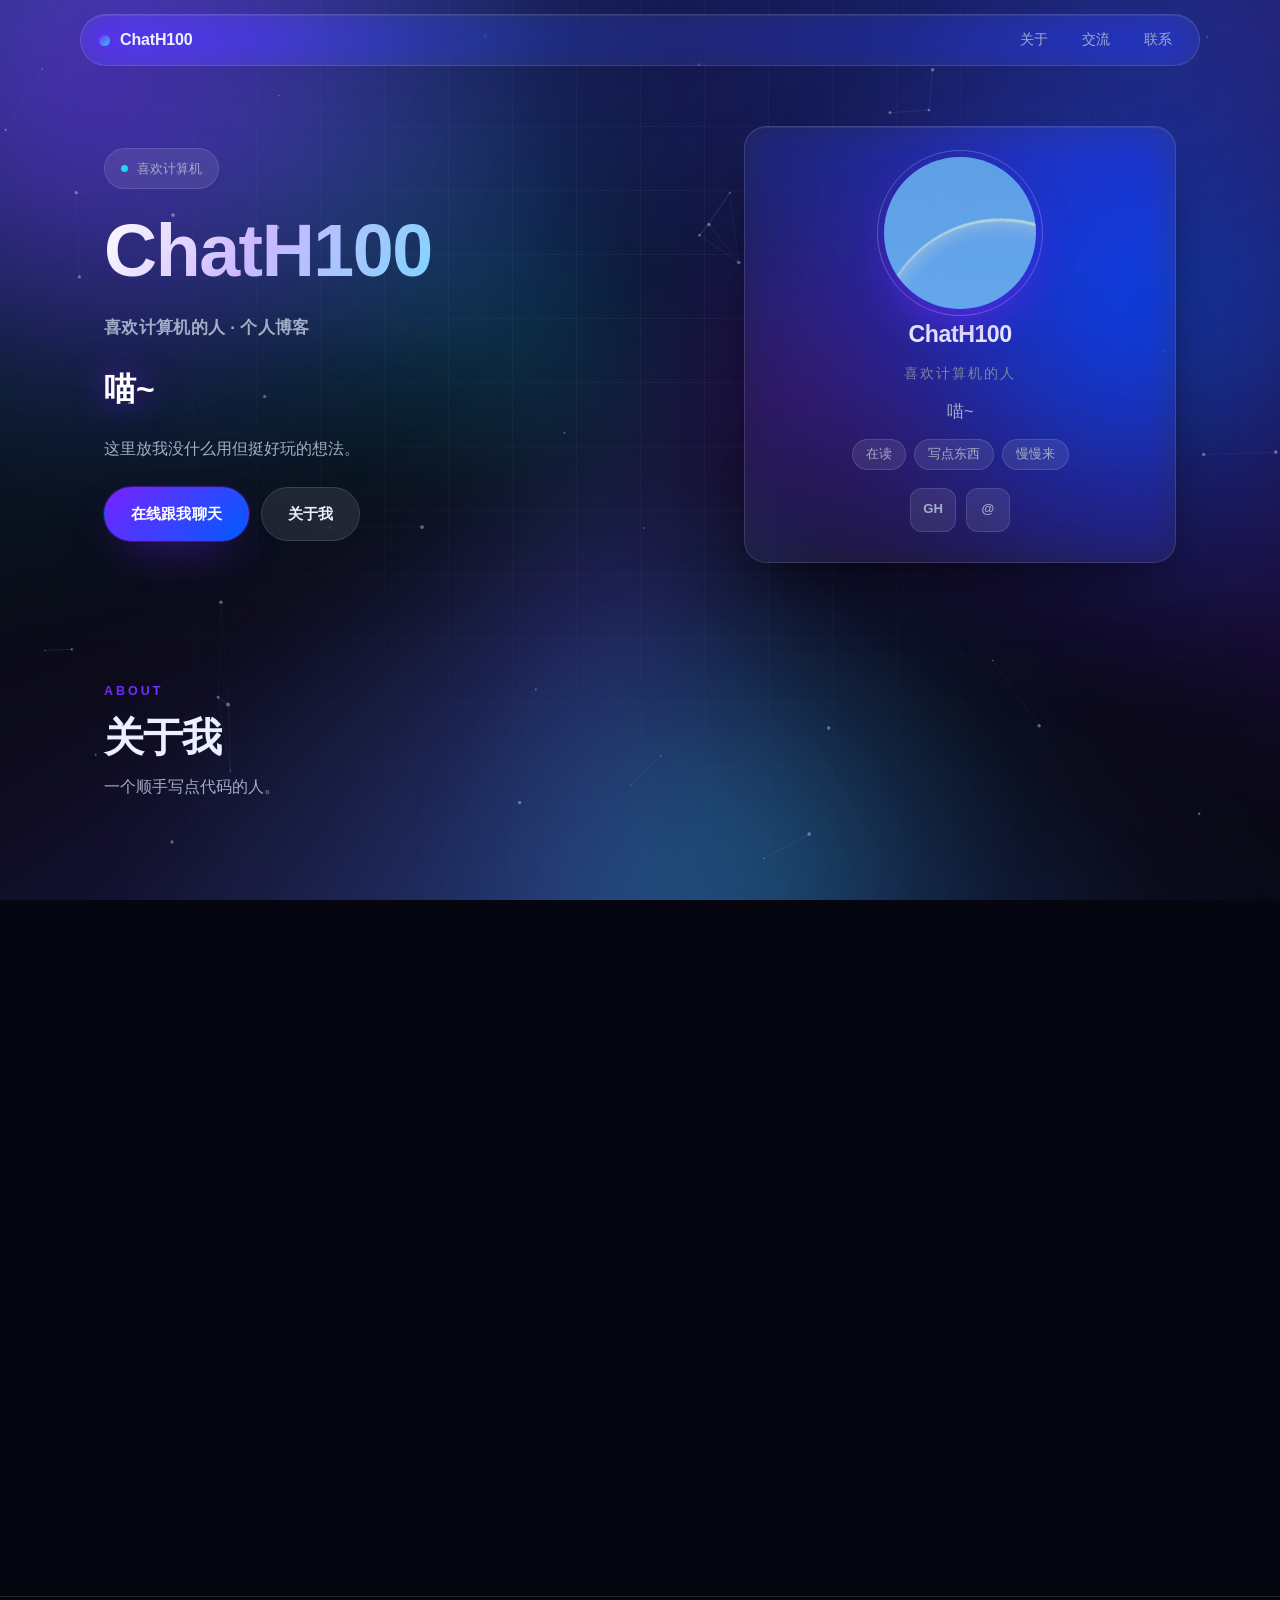
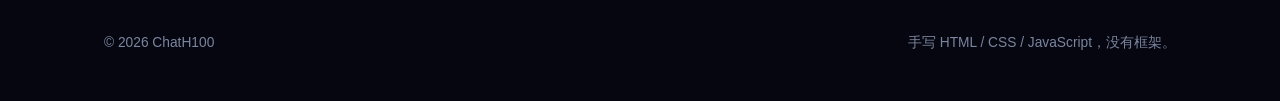
==== index.html @ d0abf0f3 "Add files via upload" ====
<!DOCTYPE html>
<html lang="zh-CN">
<head>
<meta charset="UTF-8" />
<meta name="viewport" content="width=device-width, initial-scale=1" />
<meta name="description" content="ChatH100 的个人主页 —— 一个喜欢计算机的人，写点东西。" />
<meta name="theme-color" content="#05060f" />
<title>ChatH100 · 喜欢计算机的人</title>
<link rel="icon" type="image/png" href="img/favicon.png" />
<link rel="stylesheet" href="styles.css" />
</head>
<body>

<a class="skip-link" href="#main">跳到主要内容</a>

<!-- ============ 动态背景（纯 CSS + canvas，无图片） ============
     四层叠加，从下到上：
       1. 极光     两层反向缓慢旋转的锥形渐变
       2. 光斑     按 data-depth 分层，随光标产生视差
       3. 网格     缓缓流动 + 一道扫描光束
       4. 粒子      canvas 星网
     开关在 script.js 顶部的 BG 配置里，不想要哪层把对应项改成 false。
-->
<div class="backdrop" aria-hidden="true">

  <!-- 1. 极光 -->
  <span class="aurora aurora-1"></span>
  <span class="aurora aurora-2"></span>

  <!-- 2. 视差光斑（data-depth 越大，跟光标位移越明显） -->
  <span class="depth" data-depth="30">
    <span class="blob blob-1"></span>
    <span class="blob blob-2"></span>
  </span>
  <span class="depth" data-depth="15">
    <span class="blob blob-3"></span>
  </span>

  <!-- 3. 流动网格 + 扫描光束 -->
  <span class="grid-lines"><span class="grid-drift"></span></span>
  <span class="scan-beam"></span>

  <!-- 4. 粒子星网 -->
  <canvas class="particles" id="particles"></canvas>

  <span class="noise"></span>
</div>

<!-- ============ 开场分屏（你原有的设计，已重做配色） ============ -->
<div class="intro-overlay" id="introOverlay" aria-hidden="true">
  <div class="intro-panel left"></div>
  <div class="intro-panel right"></div>
  <div class="intro-mark" id="introMark">C</div>
</div>

<!-- ============ 自定义光标 ============ -->
<div class="cursor-ball" id="cursorBall" aria-hidden="true"></div>

<!-- ============ 顶部导航 ============ -->
<header class="nav" id="nav">
  <div class="nav-inner glass">
    <a class="brand" href="#hero">
      <span class="brand-dot" aria-hidden="true"></span>
      <span class="brand-text">ChatH100</span>
    </a>

    <nav class="nav-links" id="navLinks" aria-label="主导航">
      <a href="#about">关于</a>
      <a href="talk.html">交流</a>
      <a href="#contact">联系</a>
    </nav>

    <button class="nav-toggle" id="navToggle" type="button"
            aria-label="打开菜单" aria-expanded="false" aria-controls="navLinks">
      <span></span><span></span><span></span>
    </button>
  </div>
</header>

<main id="main">

  <!-- ============ 首屏 ============ -->
  <section class="hero" id="hero">
    <div class="container hero-grid">

      <div class="hero-copy">
        <p class="badge glass-soft reveal">
          <span class="pulse" aria-hidden="true"></span>喜欢计算机
        </p>

        <h1 class="hero-title reveal">ChatH100</h1>

        <p class="hero-role reveal">喜欢计算机的人 · 个人博客</p>

        <p class="hero-tagline reveal">喵~</p>

        <p class="hero-desc reveal">
          这里放我没什么用但挺好玩的想法。
        </p>

        <div class="hero-cta reveal">
          <a class="btn btn-primary" href="talk.html">在线跟我聊天</a>
          <a class="btn btn-ghost" href="#about">关于我</a>
        </div>
      </div>

      <!-- 头像卡片：img/avatar.jpg 是 480x480；想换图就替换它或改这里的 src，见 img/README.md -->
      <aside class="profile-card glass reveal" aria-label="个人名片">
        <div class="avatar-wrap">
          <span class="avatar-fallback" aria-hidden="true">C</span>
          <img class="avatar" src="img/avatar.jpg" alt="ChatH100 的头像"
               width="480" height="480" loading="eager" decoding="async" />
          <span class="avatar-ring" aria-hidden="true"></span>
        </div>

        <h2 class="profile-name">ChatH100</h2>
        <p class="profile-role">喜欢计算机的人</p>
        <p class="profile-tagline">喵~</p>

        <ul class="chip-row" aria-label="标签">
          <li class="chip">在读</li>
          <li class="chip">写点东西</li>
          <li class="chip">慢慢来</li>
        </ul>

        <ul class="social-row" aria-label="社交链接">
          <!-- 把 href 换成你的真实地址 -->
          <li><a class="icon-btn" href="https://github.com/ChatH100" target="_blank" rel="noopener noreferrer" title="GitHub" aria-label="GitHub">GH</a></li>
          <li><a class="icon-btn" href="mailto:ChatH100@163.com" title="邮箱" aria-label="邮箱">@</a></li>
        </ul>
      </aside>

    </div>
  </section>

  <!-- ============ 关于 ============ -->
  <section class="section" id="about">
    <div class="container">
      <header class="section-head reveal">
        <p class="section-kicker">About</p>
        <h2 class="section-title">关于我</h2>
        <p class="section-sub">一个顺手写点代码的人。</p>
      </header>

      <div class="about-grid">
        <article class="about-card glass reveal">
          <h3>我是谁</h3>
          <!-- 这段是你自己的介绍，随便改 -->
          <p>
            我是 ChatH100，一个喜欢计算机的人。日常在课业和一堆想做的事之间来回横跳，
            这个站点是我用来整理的。
          </p>
          <p>
            目前主要折腾建模和UE。
          </p>
        </article>

        <article class="about-card glass reveal">
          <h3>现在在做</h3>
          <ul class="dot-list">
            <li>把这个博客慢慢填满</li>
            <li>补前端基础，少抄多写</li>
            <li>创作大世界游戏</li>
          </ul>
        </article>

        <article class="about-card glass reveal">
          <h3>会一点</h3>
          <ul class="chip-row wrap" aria-label="技能">
            <li class="chip">HTML</li>
            <li class="chip">CSS</li>
            <li class="chip">JavaScript</li>
            <li class="chip">Python</li>
            <li class="chip">C语言</li>
            <li class="chip">Markdown</li>
            <li class="chip">Git</li>
          </ul>
          <p class="muted-note">都是「会一点」，离「熟练」还有距离。</p>
        </article>
      </div>
    </div>
  </section>

  <!-- ============ 联系 ============ -->
  <section class="section" id="contact">
    <div class="container">
      <header class="section-head reveal">
        <p class="section-kicker">Contact</p>
        <h2 class="section-title">找我</h2>
        <p class="section-sub">四个都是真地址，欢迎来找我。</p>
      </header>

      <div class="contact-grid">
        <a class="contact-card glass reveal" href="https://qm.qq.com/q/XvSjktImwU"
           target="_blank" rel="noopener noreferrer">
          <span class="contact-label">QQ</span>
          <span class="contact-value">点击加好友</span>
        </a>
        <a class="contact-card glass reveal" href="mailto:ChatH100@163.com">
          <span class="contact-label">邮箱</span>
          <span class="contact-value">ChatH100@163.com</span>
        </a>
        <a class="contact-card glass reveal" href="https://github.com/ChatH100"
           target="_blank" rel="noopener noreferrer">
          <span class="contact-label">GitHub</span>
          <span class="contact-value">github.com/ChatH100</span>
        </a>
        <!-- 你给的是短链 https://b23.tv/Y0rAzRw，它 302 到 m.bilibili.com/space/3493142846245227。
             短链是分享用的、带追踪参数，也可能失效，所以这里写规范主页地址。 -->
        <a class="contact-card glass reveal" href="https://space.bilibili.com/3493142846245227"
           target="_blank" rel="noopener noreferrer">
          <span class="contact-label">Bilibili</span>
          <span class="contact-value">点击访问主页</span>
        </a>
      </div>
    </div>
  </section>

</main>

<footer class="footer">
  <div class="container footer-inner">
    <p>© <span id="year">2026</span> ChatH100</p>
    <p class="footer-note">手写 HTML / CSS / JavaScript，没有框架。</p>
  </div>
</footer>

<div class="toast" id="toast" role="status" aria-live="polite"></div>

<script src="script.js"></script>
</body>
</html>
---- styles.css ----
/* ==========================================================================
   ChatH100 · 个人主页
   毛玻璃 + 渐变。无框架、无外部依赖、无网络字体。
   文件结构：1 变量  2 基础  3 背景  4 通用组件  5 开场  6 光标
             7 导航  8 首屏  9 板块  10 联系  11 页脚  12 提示条
             13 动效  14 响应式  15 无障碍  16 留言板  17 悬停防抖
   ========================================================================== */

/* ---------- 1. 变量 ---------- */
:root {
  /* 沿用你原来的紫 → 蓝 */
  --violet: #7723ff;
  --blue:   #005cff;
  --cyan:   #22d3ee;
  --pink:   #c026d3;

  --bg:      #05060f;
  --bg-soft: #0a0b1a;

  --text:  #eaf0ff;
  --muted: #a3adc7;
  --dim:   #7b85a0;

  --line:     rgba(255, 255, 255, 0.12);
  --line-str: rgba(255, 255, 255, 0.22);

  --glass:   rgba(255, 255, 255, 0.055);
  --glass-2: rgba(255, 255, 255, 0.09);
  --glass-3: rgba(255, 255, 255, 0.13);

  --radius:    22px;
  --radius-sm: 14px;
  --radius-xs: 999px;

  --blur: blur(20px) saturate(165%);

  --shadow-sm: 0 8px 24px -12px rgba(0, 0, 0, 0.7);
  --shadow:    0 24px 60px -24px rgba(0, 0, 0, 0.8);
  --shadow-lg: 0 40px 90px -30px rgba(0, 0, 0, 0.9);

  --glow-violet: 0 0 0 1px rgba(119, 35, 255, 0.35), 0 18px 46px -18px rgba(119, 35, 255, 0.75);
  --glow-blue:   0 0 0 1px rgba(0, 92, 255, 0.35),  0 18px 46px -18px rgba(0, 92, 255, 0.75);

  --maxw: 1120px;
  --nav-h: 68px;

  --font: "Segoe UI Variable Text", "Segoe UI", -apple-system, BlinkMacSystemFont,
          "PingFang SC", "Hiragino Sans GB", "Microsoft YaHei", "Noto Sans SC",
          Roboto, Helvetica, Arial, sans-serif;
  --font-display: "Segoe UI Variable Display", "Segoe UI", -apple-system, BlinkMacSystemFont,
          "PingFang SC", "Hiragino Sans GB", "Microsoft YaHei", "Noto Sans SC",
          Roboto, Helvetica, Arial, sans-serif;

  --ease: cubic-bezier(0.22, 1, 0.36, 1);
}

/* ---------- 2. 基础 ---------- */
*, *::before, *::after { box-sizing: border-box; }

html {
  scroll-behavior: smooth;
  scroll-padding-top: calc(var(--nav-h) + 20px);
  -webkit-text-size-adjust: 100%;
}

body {
  margin: 0;
  min-height: 100dvh;
  font-family: var(--font);
  font-size: 16px;
  line-height: 1.75;
  color: var(--text);
  background: var(--bg);
  overflow-x: hidden;
  -webkit-font-smoothing: antialiased;
  text-rendering: optimizeLegibility;
}

/* 开场播放时锁滚动（这个类只由 JS 添加，所以脚本挂了也不会卡住页面） */
body.is-locked { overflow: hidden; }

h1, h2, h3 {
  font-family: var(--font-display);
  line-height: 1.2;
  letter-spacing: -0.02em;
  margin: 0;
}

p { margin: 0; }
ul { margin: 0; padding: 0; list-style: none; }
img { max-width: 100%; display: block; }

a { color: inherit; text-decoration: none; }

::selection { background: rgba(119, 35, 255, 0.4); color: #fff; }

/* 滚动条 */
::-webkit-scrollbar { width: 11px; height: 11px; }
::-webkit-scrollbar-track { background: #05060f; }
::-webkit-scrollbar-thumb {
  background: linear-gradient(180deg, var(--violet), var(--blue));
  border: 3px solid #05060f;
  border-radius: 999px;
}
::-webkit-scrollbar-thumb:hover { background: linear-gradient(180deg, #8b46ff, #2b7bff); }

.container {
  width: 100%;
  max-width: var(--maxw);
  margin-inline: auto;
  padding-inline: 24px;
}

/* ---------- 3. 背景光斑 ---------- */
.backdrop {
  position: fixed;
  inset: 0;
  z-index: -1;
  overflow: hidden;
  background:
    radial-gradient(1200px 800px at 15% -10%, rgba(119, 35, 255, 0.30), transparent 60%),
    radial-gradient(1000px 700px at 90% 5%, rgba(0, 92, 255, 0.28), transparent 60%),
    radial-gradient(900px 900px at 50% 110%, rgba(34, 211, 238, 0.14), transparent 60%),
    linear-gradient(180deg, #070818 0%, var(--bg) 45%, #04050d 100%);
}

.blob {
  position: absolute;
  border-radius: 50%;
  filter: blur(90px);
  opacity: 0.55;
  will-change: transform;
}
.blob-1 {
  width: 46vw; height: 46vw; min-width: 320px; min-height: 320px;
  left: -8vw; top: -10vw;
  background: radial-gradient(circle at 30% 30%, var(--violet), transparent 70%);
  animation: float-a 26s var(--ease) infinite alternate;
}
.blob-2 {
  width: 40vw; height: 40vw; min-width: 280px; min-height: 280px;
  right: -6vw; top: 12vh;
  background: radial-gradient(circle at 60% 40%, var(--blue), transparent 70%);
  animation: float-b 32s var(--ease) infinite alternate;
}
.blob-3 {
  width: 34vw; height: 34vw; min-width: 240px; min-height: 240px;
  left: 40%; bottom: -14vw;
  background: radial-gradient(circle at 50% 50%, var(--cyan), transparent 70%);
  opacity: 0.32;
  animation: float-c 38s var(--ease) infinite alternate;
}

@keyframes float-a { to { transform: translate3d(10vw, 8vh, 0) scale(1.15); } }
@keyframes float-b { to { transform: translate3d(-12vw, 14vh, 0) scale(1.1); } }
@keyframes float-c { to { transform: translate3d(-8vw, -12vh, 0) scale(1.2); } }

/* --- 3a. 极光：两层超大锥形渐变反向旋转，只动 transform，交给 GPU --- */
.aurora {
  position: absolute;
  left: 50%; top: 50%;
  width: 165vmax; height: 165vmax;
  margin: -82.5vmax 0 0 -82.5vmax;
  border-radius: 50%;
  pointer-events: none;
  mix-blend-mode: screen;
  filter: blur(70px);
  will-change: transform;
}
.aurora-1 {
  opacity: 0.30;
  background: conic-gradient(from 0deg,
    transparent 0deg,
    rgba(119, 35, 255, 0.85) 55deg,
    transparent 120deg,
    rgba(0, 92, 255, 0.80) 190deg,
    transparent 250deg,
    rgba(34, 211, 238, 0.70) 310deg,
    transparent 360deg);
  animation: aurora-spin 44s linear infinite;
}
.aurora-2 {
  opacity: 0.22;
  background: conic-gradient(from 120deg,
    transparent 0deg,
    rgba(192, 38, 211, 0.75) 70deg,
    transparent 140deg,
    rgba(0, 92, 255, 0.65) 220deg,
    transparent 300deg,
    rgba(119, 35, 255, 0.60) 340deg,
    transparent 360deg);
  animation: aurora-spin-rev 62s linear infinite;
}
@keyframes aurora-spin     { to { transform: rotate(360deg); } }
@keyframes aurora-spin-rev { to { transform: rotate(-360deg); } }

/* --- 3b. 视差层：JS 只改这一层的 transform，和光斑自身的浮动动画互不干扰 --- */
.depth {
  position: absolute;
  inset: 0;
  display: block;
  will-change: transform;
}

/* --- 3c. 流动网格 + 扫描光束 --- */
.grid-lines {
  position: absolute;
  inset: 0;
  overflow: hidden;
  mask-image: radial-gradient(circle at 50% 30%, #000 0%, transparent 78%);
  -webkit-mask-image: radial-gradient(circle at 50% 30%, #000 0%, transparent 78%);
}
/* 放成 200% 大小，位移一个格子的整数倍，循环时看不出接缝 */
.grid-drift {
  position: absolute;
  left: -50%; top: -50%;
  width: 200%; height: 200%;
  background-image:
    linear-gradient(rgba(255, 255, 255, 0.045) 1px, transparent 1px),
    linear-gradient(90deg, rgba(255, 255, 255, 0.045) 1px, transparent 1px);
  background-size: 64px 64px;
  animation: grid-drift 20s linear infinite;
}
@keyframes grid-drift {
  from { transform: translate3d(0, 0, 0); }
  to   { transform: translate3d(64px, 64px, 0); }
}

.scan-beam {
  position: absolute;
  left: -10%; right: -10%;
  top: 0;
  height: 38vh;
  opacity: 0;
  filter: blur(26px);
  background: linear-gradient(180deg,
    transparent 0%,
    rgba(34, 211, 238, 0.10) 42%,
    rgba(160, 120, 255, 0.18) 55%,
    rgba(34, 211, 238, 0.08) 68%,
    transparent 100%);
  animation: scan 15s cubic-bezier(0.45, 0, 0.55, 1) infinite;
}
@keyframes scan {
  0%   { transform: translate3d(0, -42vh, 0); opacity: 0; }
  14%  { opacity: 0.85; }
  86%  { opacity: 0.85; }
  100% { transform: translate3d(0, 104vh, 0); opacity: 0; }
}

/* --- 3d. 粒子星网 --- */
.particles {
  position: absolute;
  inset: 0;
  width: 100%;
  height: 100%;
  opacity: 0.75;
  pointer-events: none;
}

/* 让大面积渐变不至于太平 */
.noise {
  position: absolute; inset: 0;
  opacity: 0.22;
  mix-blend-mode: overlay;
  background-image: url("data:image/svg+xml,%3Csvg xmlns='http://www.w3.org/2000/svg' width='140' height='140'%3E%3Cfilter id='n'%3E%3CfeTurbulence type='fractalNoise' baseFrequency='0.85' numOctaves='3'/%3E%3C/filter%3E%3Crect width='140' height='140' filter='url(%23n)' opacity='0.5'/%3E%3C/svg%3E");
}

/* --- 3e. 分层的开关（由 script.js 顶部的 BG 配置控制） --- */
.no-aurora .aurora { display: none; }
.no-grid .grid-lines,
.no-grid .scan-beam { display: none; }
.no-particles .particles { display: none; }

/* ---------- 4. 通用组件 ---------- */
.glass {
  background: var(--glass);
  border: 1px solid var(--line);
  border-radius: var(--radius);
  backdrop-filter: var(--blur);
  -webkit-backdrop-filter: var(--blur);
  box-shadow: var(--shadow), inset 0 1px 0 rgba(255, 255, 255, 0.07);
}
.glass-soft {
  background: var(--glass-2);
  border: 1px solid var(--line);
  border-radius: var(--radius-xs);
  backdrop-filter: blur(12px);
  -webkit-backdrop-filter: blur(12px);
}

.btn {
  display: inline-flex;
  align-items: center;
  justify-content: center;
  gap: 8px;
  padding: 13px 26px;
  font: inherit;
  font-weight: 600;
  font-size: 0.95rem;
  letter-spacing: 0.01em;
  border-radius: var(--radius-xs);
  border: 1px solid transparent;
  cursor: pointer;
  white-space: nowrap;
  transition: transform 0.35s var(--ease), box-shadow 0.35s var(--ease),
              background-color 0.35s var(--ease), border-color 0.35s var(--ease);
}
.btn-primary {
  color: #fff;
  background: linear-gradient(135deg, var(--violet), var(--blue));
  box-shadow: var(--glow-violet);
}
.btn-primary:hover { transform: translateY(-2px); box-shadow: 0 0 0 1px rgba(119,35,255,.5), 0 26px 60px -20px rgba(119,35,255,.9); }
.btn-ghost {
  color: var(--text);
  background: var(--glass-2);
  border-color: var(--line);
  backdrop-filter: blur(12px);
  -webkit-backdrop-filter: blur(12px);
}
.btn-ghost:hover {
  transform: translateY(-2px);
  background: var(--glass-3);
  border-color: var(--line-str);
}
.btn:active { transform: translateY(0) scale(0.985); }

.chip-row { display: flex; flex-wrap: wrap; gap: 8px; }
.chip-row.wrap { margin-top: 4px; }
.chip {
  font-size: 0.8rem;
  line-height: 1;
  padding: 8px 13px;
  color: var(--muted);
  background: var(--glass-2);
  border: 1px solid var(--line);
  border-radius: var(--radius-xs);
}

.badge {
  display: inline-flex;
  align-items: center;
  gap: 9px;
  padding: 8px 16px;
  font-size: 0.83rem;
  color: var(--muted);
}
.pulse {
  width: 7px; height: 7px; border-radius: 50%;
  background: var(--cyan);
  box-shadow: 0 0 0 0 rgba(34, 211, 238, 0.7);
  animation: pulse 2.4s ease-out infinite;
}
@keyframes pulse {
  70%  { box-shadow: 0 0 0 9px rgba(34, 211, 238, 0); }
  100% { box-shadow: 0 0 0 0 rgba(34, 211, 238, 0); }
}

.muted-note { margin-top: 14px; font-size: 0.86rem; color: var(--dim); }

.dot-list { display: grid; gap: 12px; }
.dot-list li {
  position: relative;
  padding-left: 22px;
  color: var(--muted);
}
.dot-list li::before {
  content: "";
  position: absolute;
  left: 2px; top: 0.62em;
  width: 7px; height: 7px;
  border-radius: 50%;
  background: linear-gradient(135deg, var(--violet), var(--cyan));
  box-shadow: 0 0 10px rgba(119, 35, 255, 0.8);
}

/* ---------- 5. 开场分屏 ---------- */
.intro-overlay {
  position: fixed;
  inset: 0;
  z-index: 1000;
  display: flex;
  pointer-events: none; /* 即使脚本挂了也不会挡住页面 */
}
.intro-panel {
  width: 50%;
  height: 100%;
  background: linear-gradient(180deg, #0b0c1e 0%, var(--bg) 100%);
  box-shadow: 0 0 80px rgba(0, 0, 0, 0.9);
}
.intro-panel.left  { animation: split-left  1.15s var(--ease) 0.35s forwards; }
.intro-panel.right { animation: split-right 1.15s var(--ease) 0.35s forwards; }

@keyframes split-left  { to { transform: translateX(-100%); } }
@keyframes split-right { to { transform: translateX(100%); } }

.intro-mark {
  position: absolute;
  inset: 0;
  display: grid;
  place-items: center;
  font-family: var(--font-display);
  font-size: clamp(3.5rem, 12vw, 8rem);
  font-weight: 700;
  letter-spacing: -0.04em;
  background: linear-gradient(135deg, #fff, var(--violet) 45%, var(--cyan));
  -webkit-background-clip: text;
  background-clip: text;
  color: transparent;
  animation: mark-out 1s var(--ease) 0.25s forwards;
}
@keyframes mark-out {
  to { opacity: 0; transform: scale(1.35); filter: blur(14px); }
}

.intro-overlay.is-done { display: none; }

/* ---------- 6. 自定义光标 ---------- */
.cursor-ball {
  position: fixed;
  left: 0; top: 0;
  width: 20px; height: 20px;
  border-radius: 50%;
  pointer-events: none;
  z-index: 1100;
  opacity: 0;
  background: radial-gradient(circle, rgba(255, 255, 255, 0.95) 0%, rgba(160, 120, 255, 0.55) 45%, transparent 72%);
  mix-blend-mode: screen;
  transform: translate(-50%, -50%);
  transition: opacity 0.3s ease, width 0.3s var(--ease), height 0.3s var(--ease);
}
.cursor-ball.is-on { opacity: 0.9; }
.cursor-ball.is-hot { width: 46px; height: 46px; opacity: 1; }

/* ---------- 7. 导航 ---------- */
.nav {
  position: fixed;
  top: 0; left: 0; right: 0;
  z-index: 900;
  padding: 14px 24px;
  transition: padding 0.4s var(--ease);
}
.nav-inner {
  position: relative; /* 移动端下拉菜单以此为定位参照 */
  max-width: var(--maxw);
  margin-inline: auto;
  height: 52px;
  padding: 0 12px 0 18px;
  display: flex;
  align-items: center;
  gap: 18px;
  border-radius: var(--radius-xs);
  transition: background-color 0.4s var(--ease), box-shadow 0.4s var(--ease);
}
.nav.is-stuck .nav-inner {
  background: rgba(10, 11, 26, 0.72);
  box-shadow: var(--shadow-lg), inset 0 1px 0 rgba(255, 255, 255, 0.08);
}

.brand { display: inline-flex; align-items: center; gap: 10px; font-weight: 700; letter-spacing: -0.01em; }
.brand-dot {
  width: 11px; height: 11px;
  border-radius: 50%;
  background: linear-gradient(135deg, var(--violet), var(--cyan));
  box-shadow: 0 0 14px rgba(119, 35, 255, 0.9);
}
.brand-text { font-family: var(--font-display); }

.nav-links {
  display: flex;
  align-items: center;
  gap: 4px;
  margin-left: auto;
}
.nav-links a {
  position: relative;
  padding: 9px 15px;
  font-size: 0.9rem;
  color: var(--muted);
  border-radius: var(--radius-xs);
  transition: color 0.28s var(--ease), background-color 0.28s var(--ease);
}
.nav-links a:hover { color: var(--text); background: var(--glass-2); }
.nav-links a.is-active { color: var(--text); }
.nav-links a.is-active::after {
  content: "";
  position: absolute;
  left: 50%; bottom: 2px;
  width: 16px; height: 2px;
  transform: translateX(-50%);
  border-radius: 2px;
  background: linear-gradient(90deg, var(--violet), var(--cyan));
}

.nav-toggle {
  display: none;
  width: 40px; height: 40px;
  margin-left: auto;
  padding: 0;
  border: 1px solid var(--line);
  border-radius: 12px;
  background: var(--glass-2);
  cursor: pointer;
  flex-direction: column;
  align-items: center;
  justify-content: center;
  gap: 4px;
}
.nav-toggle span {
  display: block;
  width: 16px; height: 1.6px;
  border-radius: 2px;
  background: var(--text);
  transition: transform 0.32s var(--ease), opacity 0.22s var(--ease);
}
.nav-toggle[aria-expanded="true"] span:nth-child(1) { transform: translateY(5.6px) rotate(45deg); }
.nav-toggle[aria-expanded="true"] span:nth-child(2) { opacity: 0; }
.nav-toggle[aria-expanded="true"] span:nth-child(3) { transform: translateY(-5.6px) rotate(-45deg); }

/* ---------- 8. 首屏 ---------- */
.hero {
  padding-top: calc(var(--nav-h) + 58px);
  padding-bottom: 40px;
}
.hero-grid {
  display: grid;
  grid-template-columns: 1.15fr 0.85fr;
  gap: 56px;
  align-items: center;
}
.hero-copy { display: grid; gap: 18px; justify-items: start; }

.hero-title {
  font-size: clamp(2.9rem, 7.5vw, 4.6rem);
  font-weight: 700;
  background: linear-gradient(120deg, #ffffff 0%, #cdb8ff 45%, #7fd4ff 100%);
  -webkit-background-clip: text;
  background-clip: text;
  color: transparent;
}
.hero-role {
  font-size: 1.05rem;
  font-weight: 600;
  color: var(--muted);
  letter-spacing: 0.02em;
}
.hero-tagline {
  font-size: clamp(1.5rem, 3.4vw, 2rem);
  font-weight: 700;
  color: #fff;
  text-shadow: 0 0 34px rgba(119, 35, 255, 0.65);
}
.hero-desc { max-width: 46ch; color: var(--muted); }
.hero-cta { display: flex; flex-wrap: wrap; gap: 12px; margin-top: 6px; }

.profile-card {
  padding: 30px 26px;
  text-align: center;
  display: grid;
  justify-items: center;
  gap: 12px;
}

.avatar-wrap {
  position: relative;
  width: clamp(120px, 15vw, 152px);
  aspect-ratio: 1;
  display: grid;
  place-items: center;
  border-radius: 50%;
  /* 图没加载出来时，这层渐变兜底，不会出现空白或破图 */
  background: linear-gradient(135deg, var(--violet), var(--blue));
  box-shadow: 0 20px 50px -18px rgba(119, 35, 255, 0.95);
}
.avatar-wrap img {
  position: absolute;
  inset: 0;
  width: 100%; height: 100%;
  border-radius: 50%;
  object-fit: cover;
}
.avatar-fallback {
  font-family: var(--font-display);
  font-size: 3.2rem;
  font-weight: 700;
  color: rgba(255, 255, 255, 0.9);
}
.avatar-ring {
  position: absolute;
  inset: -7px;
  border-radius: 50%;
  border: 1px solid var(--line-str);
  animation: ring 6s linear infinite;
}
@keyframes ring { to { transform: rotate(360deg); } }

.profile-name { font-size: 1.45rem; font-weight: 700; }
.profile-role { font-size: 0.88rem; color: var(--dim); letter-spacing: 0.14em; text-transform: uppercase; }
.profile-tagline { font-size: 1.05rem; color: var(--muted); }

.social-row { display: flex; gap: 10px; margin-top: 6px; }
.icon-btn {
  display: grid;
  place-items: center;
  min-width: 44px; height: 44px;
  padding: 0 12px;
  font-size: 0.82rem;
  font-weight: 600;
  color: var(--muted);
  background: var(--glass-2);
  border: 1px solid var(--line);
  border-radius: 12px;
  transition: color 0.28s var(--ease), transform 0.28s var(--ease),
              border-color 0.28s var(--ease), background-color 0.28s var(--ease);
}
.icon-btn:hover {
  color: #fff;
  transform: translateY(-3px);
  background: var(--glass-3);
  border-color: var(--line-str);
}

/* ---------- 9. 板块 ---------- */
.section { padding: 78px 0; }

.section-head { max-width: 62ch; margin-bottom: 40px; }
.section-kicker {
  font-size: 0.78rem;
  font-weight: 700;
  letter-spacing: 0.24em;
  text-transform: uppercase;
  color: transparent;
  background: linear-gradient(90deg, var(--violet), var(--cyan));
  -webkit-background-clip: text;
  background-clip: text;
  margin-bottom: 10px;
}
.section-title { font-size: clamp(1.8rem, 4vw, 2.5rem); font-weight: 700; }
.section-sub { margin-top: 12px; color: var(--muted); }

.about-grid {
  display: grid;
  grid-template-columns: repeat(auto-fit, minmax(280px, 1fr));
  gap: 22px;
}
.about-card { padding: 28px 26px; }
.about-card h3 {
  font-size: 1.05rem;
  font-weight: 700;
  margin-bottom: 14px;
  letter-spacing: 0.01em;
}
.about-card p { color: var(--muted); }
.about-card p + p { margin-top: 12px; }

/* ---------- 10. 联系 ---------- */
.contact-grid {
  display: grid;
  /* 4 张卡刚好排满一行；调大就会变 3+1，出现落单的卡 */
  grid-template-columns: repeat(auto-fit, minmax(250px, 1fr));
  gap: 18px;
}
.contact-card {
  padding: 24px 24px;
  display: grid;
  gap: 7px;
  transition: transform 0.4s var(--ease), border-color 0.4s var(--ease),
              background-color 0.4s var(--ease);
}
.contact-card:hover {
  transform: translateY(-5px);
  border-color: var(--line-str);
  background: var(--glass-2);
}
.contact-label {
  font-size: 0.76rem;
  font-weight: 700;
  letter-spacing: 0.18em;
  text-transform: uppercase;
  color: var(--dim);
}
.contact-value { font-size: 0.98rem; font-weight: 600; word-break: break-all; }

/* ---------- 11. 页脚 ---------- */
.footer {
  margin-top: 40px;
  padding: 34px 0 46px;
  border-top: 1px solid var(--line);
}
.footer-inner {
  display: flex;
  flex-wrap: wrap;
  gap: 10px 24px;
  align-items: center;
  justify-content: space-between;
  font-size: 0.86rem;
  color: var(--dim);
}

/* ---------- 12. 提示条 ---------- */
.toast {
  position: fixed;
  left: 50%;
  bottom: 30px;
  z-index: 1200;
  padding: 13px 22px;
  font-size: 0.9rem;
  color: var(--text);
  background: rgba(12, 13, 28, 0.9);
  border: 1px solid var(--line-str);
  border-radius: var(--radius-xs);
  backdrop-filter: var(--blur);
  -webkit-backdrop-filter: var(--blur);
  box-shadow: var(--shadow-lg);
  opacity: 0;
  transform: translate(-50%, 22px);
  pointer-events: none;
  transition: opacity 0.36s var(--ease), transform 0.36s var(--ease);
}
.toast.is-on { opacity: 1; transform: translate(-50%, 0); }

/* ---------- 13. 动效 ---------- */
.reveal {
  opacity: 0;
  transform: translateY(26px);
  transition: opacity 0.75s var(--ease), transform 0.75s var(--ease);
}
.reveal.is-visible { opacity: 1; transform: none; }

/* ---------- 14. 响应式 ---------- */
@media (max-width: 900px) {
  .hero-grid { grid-template-columns: 1fr; gap: 40px; }
  .profile-card { order: -1; max-width: 420px; }
}

@media (max-width: 720px) {
  /* 手机端导航实测 72px = 内边距 10px×2 + 内容 52px，原来写 68px 对不上 */
  :root { --nav-h: 72px; }

  html { scroll-padding-top: 90px; }

  .nav { padding: 10px 14px; }
  .nav-toggle { display: flex; }
  .nav-links {
    position: absolute;
    top: calc(100% + 10px);
    left: 0; right: 0;
    margin: 0;
    padding: 10px;
    flex-direction: column;
    align-items: stretch;
    gap: 2px;
    background: rgba(10, 11, 26, 0.92);
    border: 1px solid var(--line);
    border-radius: var(--radius-sm);
    backdrop-filter: var(--blur);
    -webkit-backdrop-filter: var(--blur);
    box-shadow: var(--shadow-lg);
    opacity: 0;
    visibility: hidden;
    transform: translateY(-8px);
    transition: opacity 0.3s var(--ease), transform 0.3s var(--ease), visibility 0.3s;
  }
  .nav-links.is-open { opacity: 1; visibility: visible; transform: none; }
  .nav-links a { padding: 12px 14px; font-size: 0.95rem; }
  .nav-links a.is-active::after { left: 14px; transform: none; }

  .hero { padding-top: calc(var(--nav-h) + 34px); }
  .section { padding: 58px 0; }
  .container { padding-inline: 18px; }
  .footer-inner { flex-direction: column; align-items: flex-start; }
}

/* 触屏设备不要自定义光标 */
@media (pointer: coarse) {
  .cursor-ball { display: none; }

  /* ---------- 移动端合成降级（重要，改动前请先读这段） ----------
     现象（安卓 Edge / Chrome 实测截图）：卡片上出现无圆角的灰块、
     卡片被竖直色缝切成两半、导航文字被从字形中间削断、整块文字丢失。

     原因：不是 CSS 布局错，是 GPU 图层合成失败。手机上同时存在
       · 两层 165vmax（手机上约 1393px）的 blur(70px) 极光，还叠了
         mix-blend-mode: screen 并持续旋转；
       · 一层 feTurbulence 噪点，叠了 mix-blend-mode: overlay；
       · 3 个 blur(90px) 光斑 + 1 道 blur(26px) 扫描光束；
       · 11 个 backdrop-filter 元素；
       全都靠 will-change 常驻显存。超出手机 GPU 的图层预算后，
       合成器退化成"部分光栅化"——硬边色块和丢失的图层就是这么来的。

     对策：手机上不追求毛玻璃和大面积混合模式。背景本身是大面积
     平滑渐变，去掉 backdrop-filter 后观感几乎不变，但开销大幅下降。
     桌面端（pointer: fine）完全不受影响，一个像素都不变。

     还想更省，把下面第 2、5 段整段换成：
       .aurora, .blob { display: none; }
     ------------------------------------------------------------ */

  /* 1. 别再把图层钉在显存里 */
  .blob,
  .aurora,
  .grid-drift,
  .scan-beam,
  .depth,
  .noise { will-change: auto; }

  /* 2. 极光：缩小 + 去混合模式 + 停旋转。这是显存和合成开销的最大来源 */
  .aurora {
    width: 120vmax;
    height: 120vmax;
    margin: -60vmax 0 0 -60vmax;
    filter: blur(40px);
    mix-blend-mode: normal;
    animation: none;
  }
  .aurora-1 { opacity: 0.22; }
  .aurora-2 { opacity: 0.16; }

  /* 3. 噪点层：feTurbulence 背景图 + overlay 混合，手机上代价高、收益低 */
  .noise { display: none; }

  /* 4. 扫描光束整条就是一层模糊，不划算 */
  .scan-beam { display: none !important; }

  /* 5. 光斑模糊半径 90px -> 30px */
  .blob { filter: blur(30px); }

  /* 6. 去掉全部毛玻璃 */
  .glass,
  .glass-soft,
  .nav-inner,
  .nav-links,
  .btn-ghost,
  .toast {
    backdrop-filter: none !important;
    -webkit-backdrop-filter: none !important;
  }

  /* 7. 导航压着正文。没有模糊兜底就必须靠不透明度挡住，
        否则底下的大标题会透出来，读起来就是叠字重影。 */
  .nav .nav-inner { background: rgba(12, 13, 28, 0.86); }
  .nav.is-stuck .nav-inner { background: rgba(9, 10, 24, 0.95); }

  /* 8. 触控目标补到 44px（原 .brand 28px、.nav-toggle 40px） */
  .brand { min-height: 44px; }
  .nav-toggle { width: 44px; height: 44px; }
}

/* ---------- 15. 无障碍 ---------- */
.skip-link {
  position: absolute;
  left: 16px; top: -60px;
  z-index: 2000;
  padding: 12px 20px;
  color: #fff;
  background: linear-gradient(135deg, var(--violet), var(--blue));
  border-radius: var(--radius-xs);
  transition: top 0.25s var(--ease);
}
.skip-link:focus { top: 16px; }

:where(a, button, input):focus-visible {
  outline: 2px solid var(--cyan);
  outline-offset: 3px;
}

/* 用户要求减少动效时，全部关掉 */
@media (prefers-reduced-motion: reduce) {
  html { scroll-behavior: auto; }
  *, *::before, *::after {
    animation-duration: 0.001ms !important;
    animation-iteration-count: 1 !important;
    transition-duration: 0.001ms !important;
  }
  .reveal { opacity: 1; transform: none; }
  .cursor-ball { display: none; }
  .intro-overlay { display: none; }
  .blob { animation: none; }
  /* 动态背景的四个层全部停掉 */
  .aurora { animation: none; }
  .grid-drift { animation: none; }
  .scan-beam { display: none; }
  .particles { display: none; }
}

/* ---------- 16. 留言板 ---------- */
.page-main { padding-top: calc(var(--nav-h) + 46px); }

/* 存储方式提示条 */
.notice {
  margin-bottom: 26px;
  padding: 15px 20px;
  font-size: 0.88rem;
  line-height: 1.75;
  color: #ffd9a8;
  background: rgba(255, 170, 60, 0.10);
  border: 1px solid rgba(255, 170, 60, 0.30);
  border-radius: var(--radius-sm);
}
.notice strong { color: #ffe6c2; }
/* 已连上后端时切换成绿色 */
.notice-ok {
  color: #b7f5cf;
  background: rgba(40, 200, 120, 0.10);
  border-color: rgba(40, 200, 120, 0.30);
}

code {
  padding: 2px 7px;
  font-family: ui-monospace, "Cascadia Code", Consolas, "Courier New", monospace;
  font-size: 0.86em;
  color: #cfe4ff;
  background: rgba(255, 255, 255, 0.08);
  border: 1px solid var(--line);
  border-radius: 6px;
  word-break: break-all;
}

.gb-grid {
  display: grid;
  grid-template-columns: minmax(300px, 380px) 1fr;
  gap: 22px;
  align-items: start;
}

/* ---- 写留言 ---- */
.gb-form {
  padding: 26px 24px;
  display: grid;
  gap: 9px;
}
.gb-form-title { font-size: 1.05rem; font-weight: 700; margin-bottom: 6px; }
.gb-label {
  margin-top: 4px;
  font-size: 0.78rem;
  font-weight: 600;
  letter-spacing: 0.08em;
  color: var(--dim);
}
.gb-input,
.gb-textarea {
  width: 100%;
  padding: 12px 16px;
  font: inherit;
  font-size: 0.95rem;
  color: var(--text);
  background: rgba(6, 7, 18, 0.55);
  border: 1px solid var(--line);
  border-radius: var(--radius-sm);
  outline: none;
  transition: border-color 0.3s var(--ease), box-shadow 0.3s var(--ease),
              background-color 0.3s var(--ease);
}
.gb-textarea { resize: vertical; min-height: 124px; line-height: 1.7; }
.gb-input::placeholder,
.gb-textarea::placeholder { color: var(--dim); }
.gb-input:focus,
.gb-textarea:focus {
  border-color: rgba(119, 35, 255, 0.75);
  box-shadow: 0 0 0 4px rgba(119, 35, 255, 0.2);
  background: rgba(6, 7, 18, 0.75);
}
.gb-input[aria-invalid="true"],
.gb-textarea[aria-invalid="true"] {
  border-color: rgba(255, 90, 120, 0.8);
  box-shadow: 0 0 0 4px rgba(255, 90, 120, 0.16);
}
.gb-form-foot {
  display: flex;
  align-items: center;
  justify-content: space-between;
  gap: 12px;
  margin-top: 8px;
}
.gb-counter {
  font-size: 0.8rem;
  color: var(--dim);
  font-variant-numeric: tabular-nums;
}
.gb-msg { min-height: 1.4em; font-size: 0.85rem; color: var(--cyan); }
.gb-msg.is-error { color: #ff8296; }

/* ---- 留言列表 ---- */
.gb-list-wrap { padding: 26px 24px; }
.gb-list-head {
  display: flex;
  align-items: baseline;
  justify-content: space-between;
  gap: 12px;
  margin-bottom: 14px;
}
.gb-count {
  font-size: 0.82rem;
  color: var(--dim);
  font-variant-numeric: tabular-nums;
}
.gb-empty {
  padding: 36px 0;
  text-align: center;
  font-size: 0.92rem;
  color: var(--dim);
}
.gb-list { display: grid; }

.gb-item {
  display: grid;
  grid-template-columns: 42px 1fr auto;
  gap: 14px;
  align-items: start;
  padding: 16px 0;
  border-top: 1px solid var(--line);
}
.gb-item:first-child { border-top: 0; padding-top: 4px; }

.gb-avatar {
  display: grid;
  place-items: center;
  width: 42px;
  height: 42px;
  font-size: 1rem;
  font-weight: 700;
  color: #fff;
  border-radius: 50%;
  background: linear-gradient(135deg, var(--violet), var(--blue));
  box-shadow: 0 8px 22px -10px rgba(119, 35, 255, 0.9);
}
.gb-item-body { min-width: 0; }
.gb-item-head {
  display: flex;
  align-items: baseline;
  flex-wrap: wrap;
  gap: 10px;
  margin-bottom: 6px;
}
.gb-item-name { font-size: 0.95rem; font-weight: 700; }
.gb-item-time { font-size: 0.75rem; color: var(--dim); }
.gb-item-text {
  font-size: 0.93rem;
  line-height: 1.75;
  color: var(--muted);
  white-space: pre-wrap;      /* 保留留言里敲的换行 */
  overflow-wrap: anywhere;    /* 超长串不撑破卡片 */
}
.gb-del {
  padding: 6px 10px;
  font: inherit;
  font-size: 0.78rem;
  color: var(--dim);
  background: transparent;
  border: 1px solid transparent;
  border-radius: 8px;
  cursor: pointer;
  transition: color 0.25s var(--ease), background-color 0.25s var(--ease),
              border-color 0.25s var(--ease);
}
.gb-del:hover {
  color: #ff8296;
  background: rgba(255, 90, 120, 0.10);
  border-color: rgba(255, 90, 120, 0.30);
}

.gb-admin {
  margin-top: 22px;
  padding: 26px 24px;
  display: grid;
  gap: 9px;
  border: 1px solid rgba(255, 90, 120, 0.28);
}

.gb-admin[hidden] { display: none; }

.gb-admin-hint {
  font-size: 0.84rem;
  line-height: 1.7;
  color: var(--muted);
}

.gb-admin-clear {
  border-color: rgba(255, 90, 120, 0.45);
  color: #ff8296;
}

.gb-admin-clear:hover {
  background: rgba(255, 90, 120, 0.12);
}

@media (max-width: 860px) {
  .gb-grid { grid-template-columns: 1fr; }
}
@media (max-width: 720px) {
  .page-main { padding-top: calc(var(--nav-h) + 24px); }
  .gb-form,
  .gb-list-wrap { padding: 22px 18px; }
  .gb-item { grid-template-columns: 36px 1fr auto; gap: 10px; }
  .gb-avatar { width: 36px; height: 36px; font-size: 0.9rem; }
}

/* ---------- 17. 悬停上浮的防抖 ----------
   现象：元素 hover 时 translateY 上移，如果鼠标正好停在它的底边，
   上移后鼠标就落到框外 → hover 失效 → 元素落回 → 又进框内 → 无限抖动。

   解法：给这些元素在底边外侧补一块同样宽、但没有视觉的命中区。
   上浮后鼠标仍落在这块区域内，hover 不会中断。
   高度只需略大于上浮距离，同时必须小于网格间距，否则相邻卡片会互相抢 hover。 */
.btn,
.icon-btn,
.contact-card { position: relative; }

.btn::after,
.icon-btn::after,
.contact-card::after {
  content: "";
  position: absolute;
  left: 0;
  right: 0;
  top: 100%;          /* 紧贴底边向下延伸，不覆盖自身内容 */
}

.btn::after          { height: 6px; }   /* 上浮 2px，余量 4px */
.icon-btn::after     { height: 7px; }   /* 上浮 3px，余量 4px */
.contact-card::after { height: 9px; }   /* 上浮 5px，余量 4px */
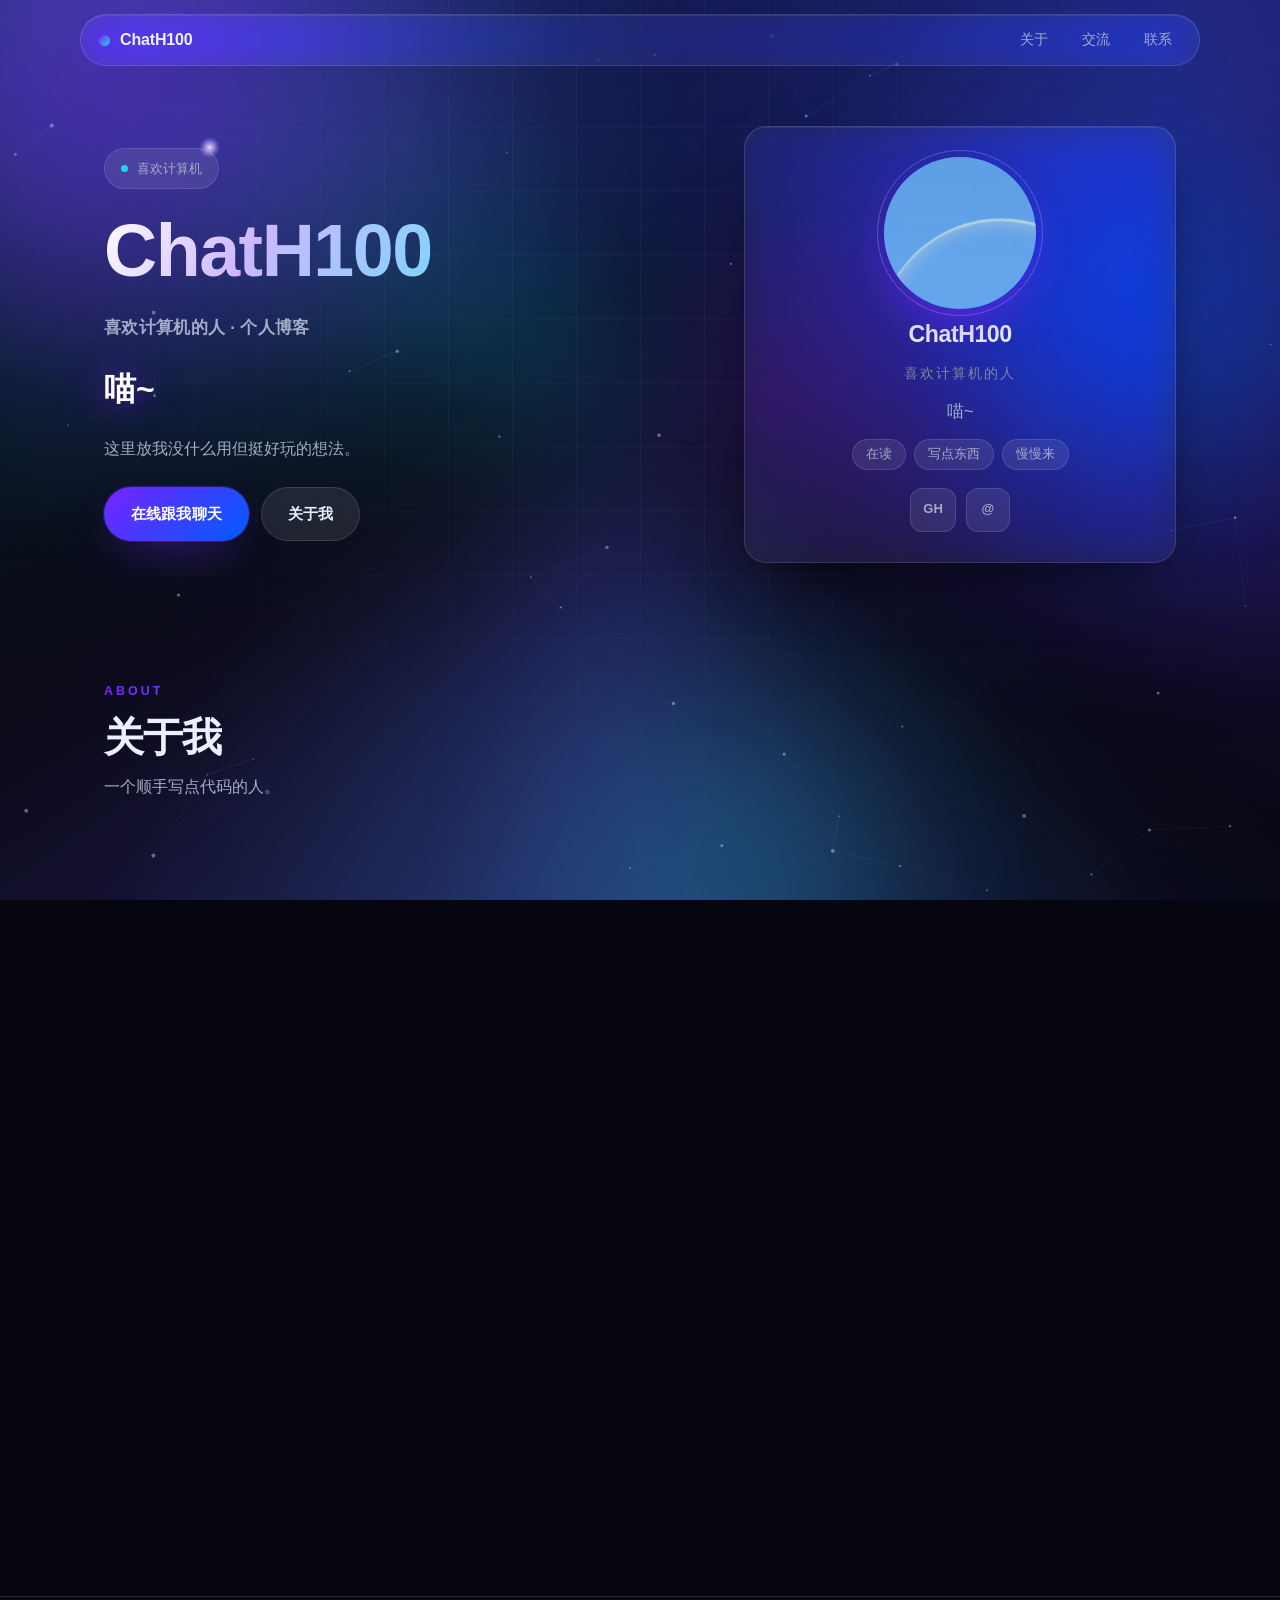
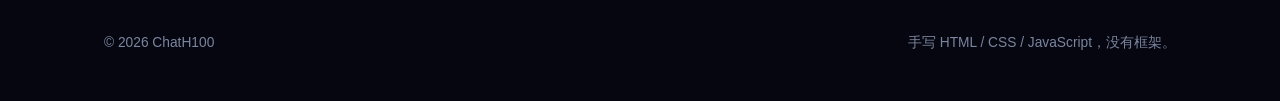
==== commit 81a14a88: "Add files via upload" ====
--- a/index.html
+++ b/index.html
@@ -7,7 +7,7 @@
 <meta name="theme-color" content="#05060f" />
 <title>ChatH100 · 喜欢计算机的人</title>
 <link rel="icon" type="image/png" href="img/favicon.png" />
-<link rel="stylesheet" href="styles.css" />
+<link rel="stylesheet" href="styles.css?v=3" />
 </head>
 <body>
 
@@ -227,6 +227,6 @@
 
 <div class="toast" id="toast" role="status" aria-live="polite"></div>
 
-<script src="script.js"></script>
+<script src="script.js?v=3"></script>
 </body>
 </html>
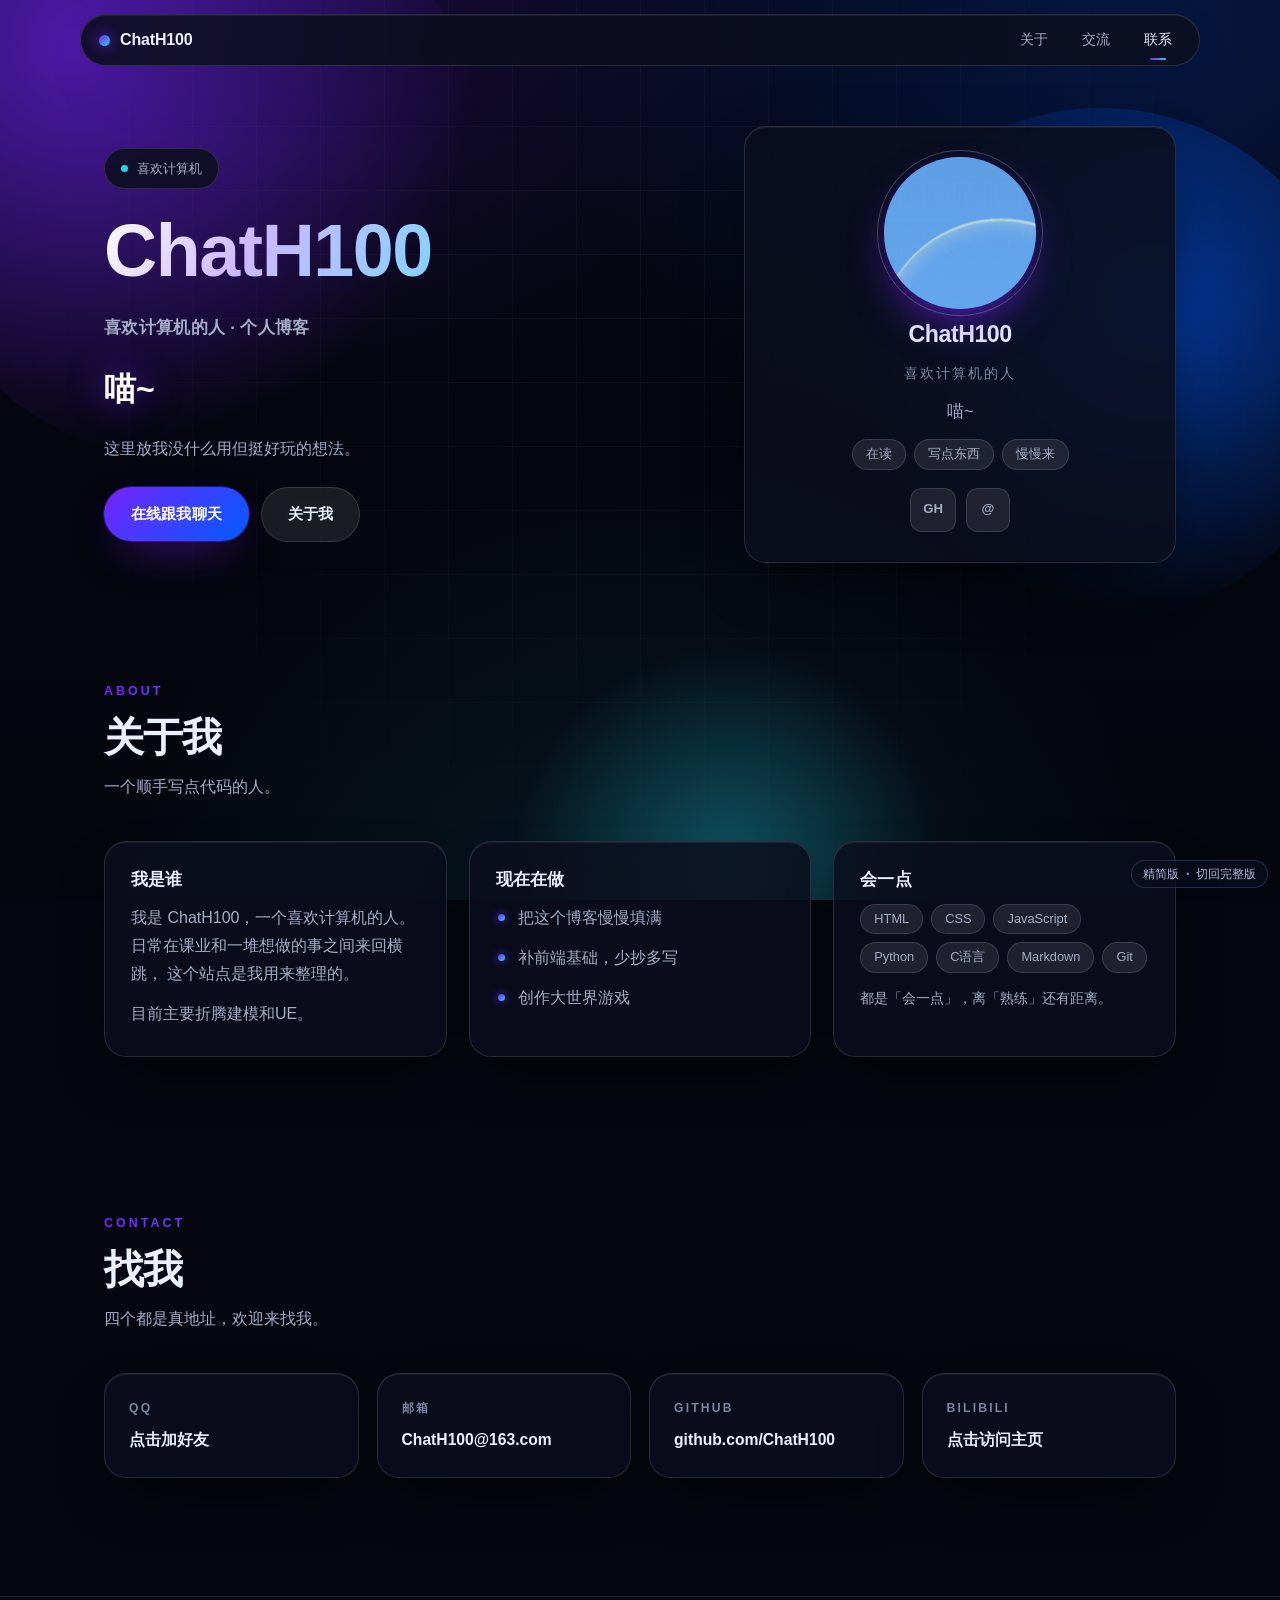
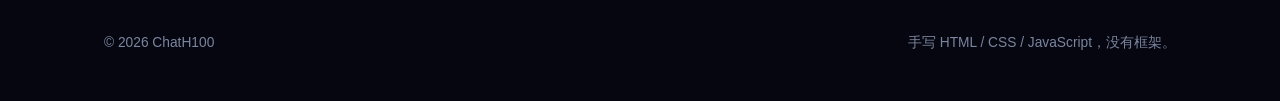
==== commit 647df39a: "feat: 加入性能门禁与精简版页面 - perf-gate.js: 打开前判定设备性能，弱设备自动切到精简版   · 显式指定 ?lite=1 / ?full=1 优先   · sessionSto" ====
--- a/index.html
+++ b/index.html
@@ -7,6 +7,7 @@
 <meta name="theme-color" content="#05060f" />
 <title>ChatH100 · 喜欢计算机的人</title>
 <link rel="icon" type="image/png" href="img/favicon.png" />
+<script src="perf-gate.js"></script>
 <link rel="stylesheet" href="styles.css?v=3" />
 </head>
 <body>
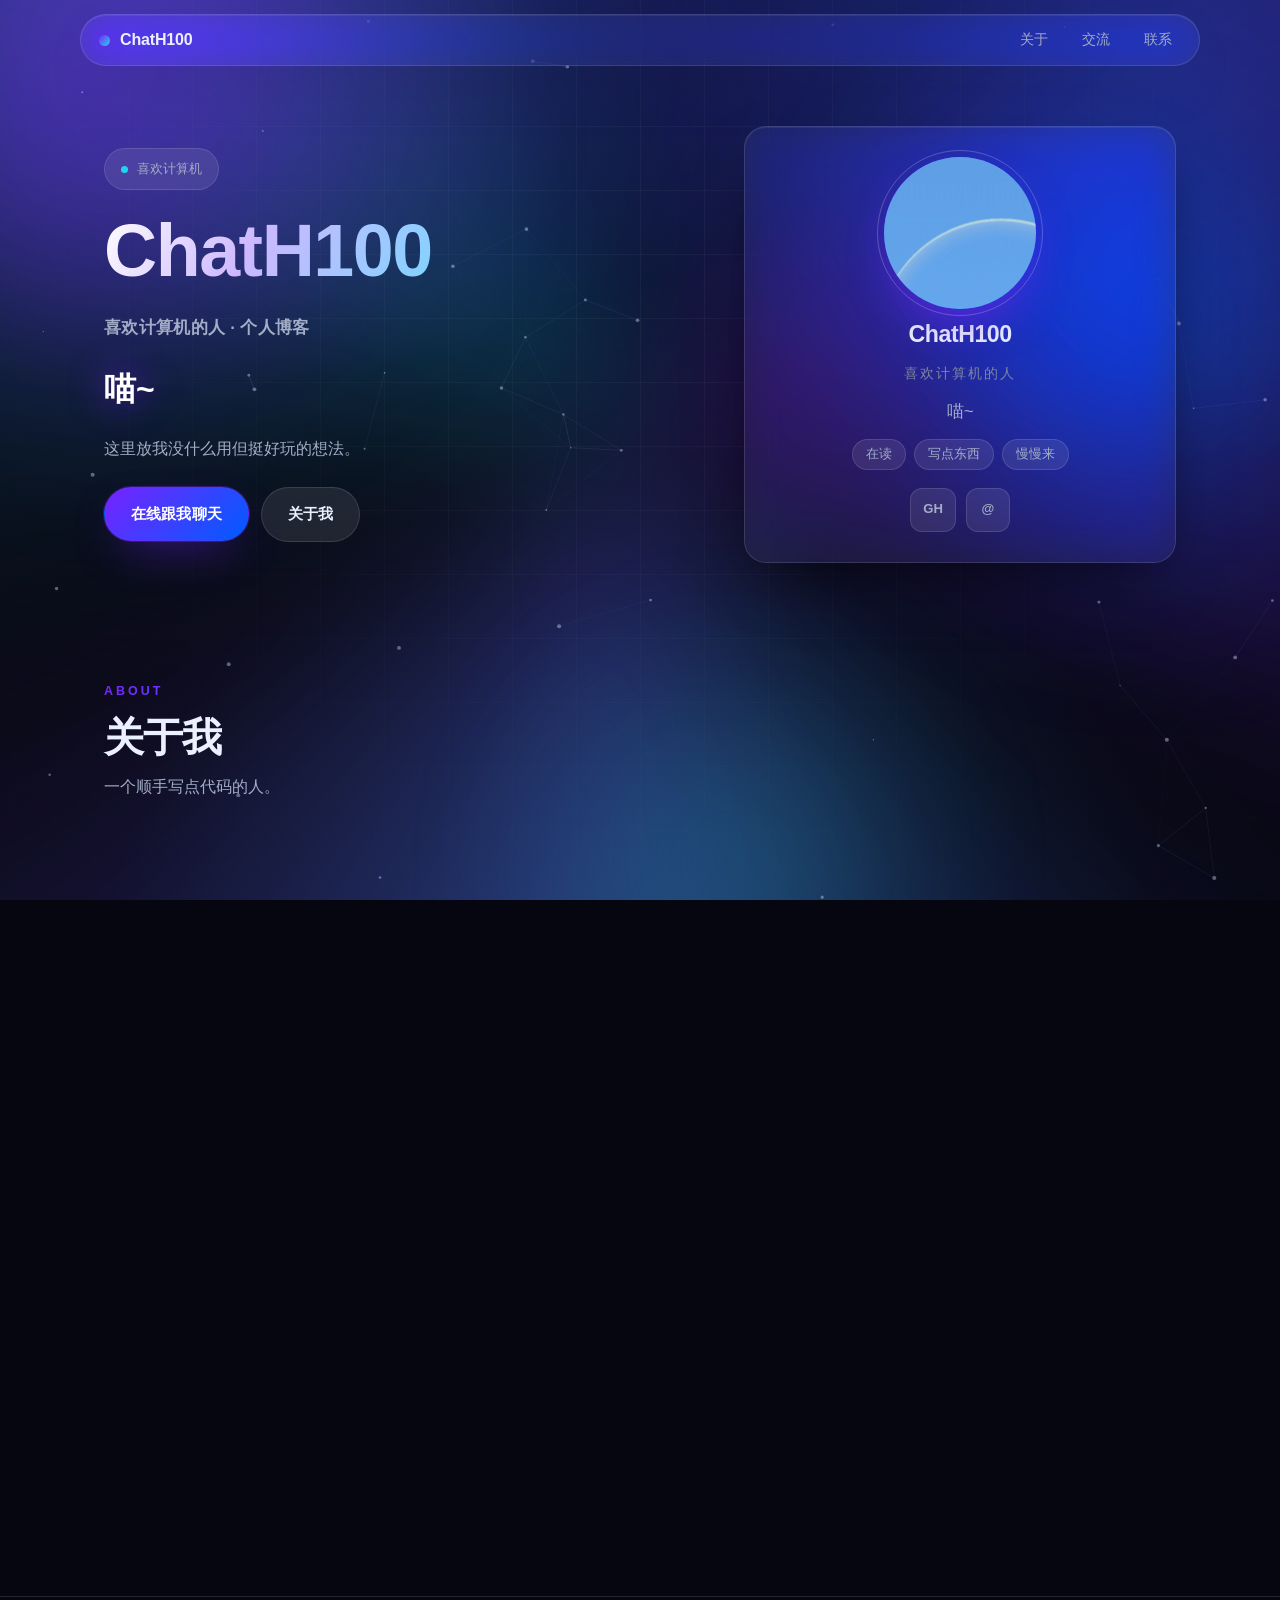
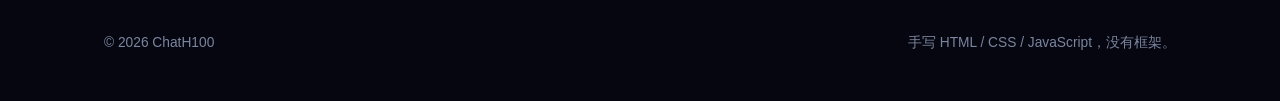
==== commit f1524009: "更新留言板：图片上传与自动压缩" ====
--- a/index.html
+++ b/index.html
@@ -7,8 +7,7 @@
 <meta name="theme-color" content="#05060f" />
 <title>ChatH100 · 喜欢计算机的人</title>
 <link rel="icon" type="image/png" href="img/favicon.png" />
-<script src="perf-gate.js"></script>
-<link rel="stylesheet" href="styles.css?v=3" />
+<link rel="stylesheet" href="styles.css?v=6" />
 </head>
 <body>
 
@@ -228,6 +227,6 @@
 
 <div class="toast" id="toast" role="status" aria-live="polite"></div>
 
-<script src="script.js?v=3"></script>
+<script src="script.js?v=6"></script>
 </body>
 </html>
--- a/styles.css
+++ b/styles.css
@@ -1120,3 +1120,44 @@
 .btn::after          { height: 6px; }   /* 上浮 2px，余量 4px */
 .icon-btn::after     { height: 7px; }   /* 上浮 3px，余量 4px */
 .contact-card::after { height: 9px; }   /* 上浮 5px，余量 4px */
+
+/* ---------- 18. 实时刷新状态条 ----------
+   告诉读者"页面会自动更新"，避免他们手动刷新还以为是坏的。
+   颜色沿用现有设计变量，跟着主题走。 */
+.sync-status {
+  display: inline-flex;
+  align-items: center;
+  gap: 7px;
+  margin: 0 0 12px;
+  padding: 5px 11px;
+  font-size: 0.8rem;
+  line-height: 1.2;
+  color: var(--muted);
+  background: rgba(120, 140, 255, 0.07);
+  border: 1px solid var(--line);
+  border-radius: 999px;
+}
+.sync-status::before {
+  content: "";
+  width: 6px;
+  height: 6px;
+  border-radius: 50%;
+  background: currentColor;
+  opacity: 0.65;
+}
+.sync-status.is-live {
+  color: #6ee7a8;
+  border-color: rgba(110, 231, 168, 0.32);
+  background: rgba(110, 231, 168, 0.08);
+}
+.sync-status.is-live::before {
+  opacity: 1;
+  animation: sync-pulse 2.2s ease-out infinite;
+}
+@keyframes sync-pulse {
+  0%, 100% { box-shadow: 0 0 0 0 rgba(110, 231, 168, 0.55); }
+  70%      { box-shadow: 0 0 0 6px rgba(110, 231, 168, 0); }
+}
+@media (prefers-reduced-motion: reduce) {
+  .sync-status.is-live::before { animation: none; }
+}
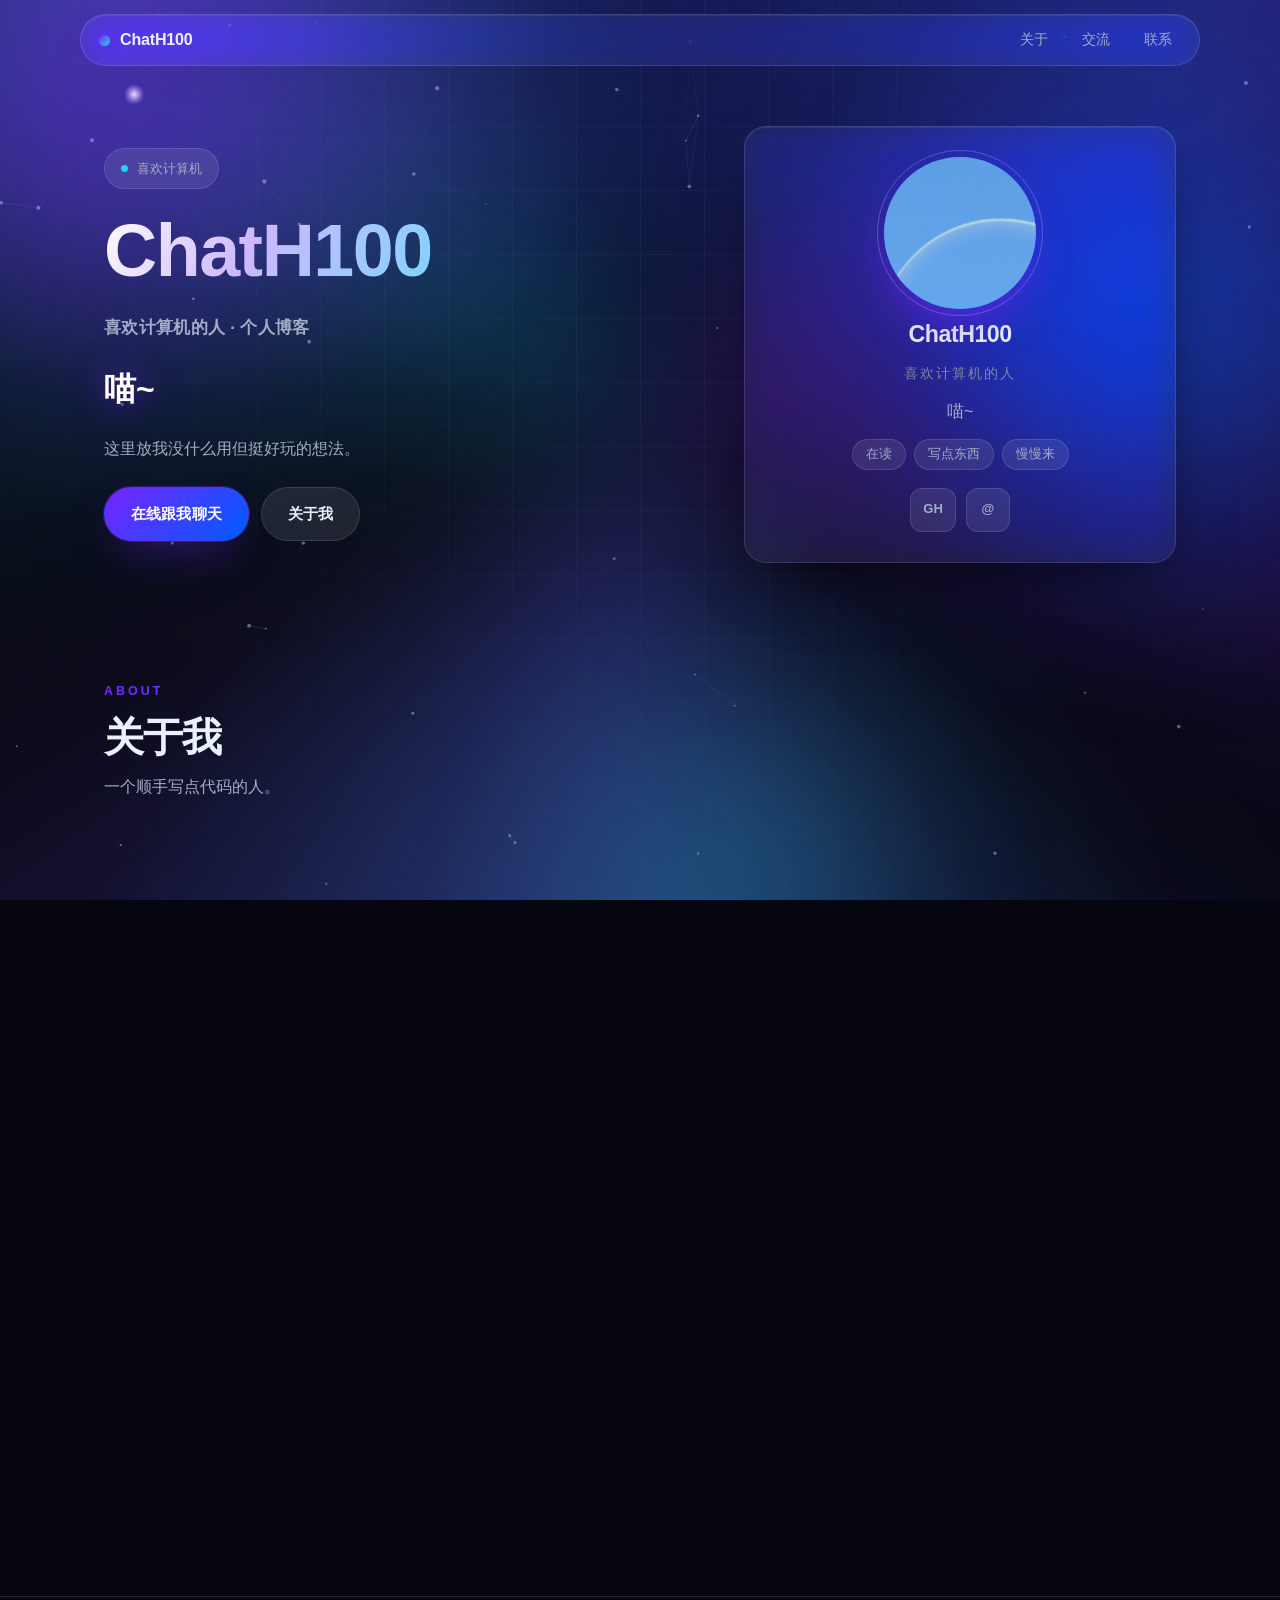
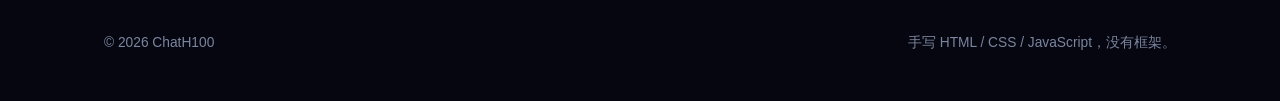
==== commit 4e7de067: "修复：.btn 的 display 盖掉了 [hidden]，「移除」按钮误显示" ====
--- a/index.html
+++ b/index.html
@@ -7,7 +7,7 @@
 <meta name="theme-color" content="#05060f" />
 <title>ChatH100 · 喜欢计算机的人</title>
 <link rel="icon" type="image/png" href="img/favicon.png" />
-<link rel="stylesheet" href="styles.css?v=6" />
+<link rel="stylesheet" href="styles.css?v=7" />
 </head>
 <body>
 
@@ -227,6 +227,6 @@
 
 <div class="toast" id="toast" role="status" aria-live="polite"></div>
 
-<script src="script.js?v=6"></script>
+<script src="script.js?v=7"></script>
 </body>
 </html>
--- a/styles.css
+++ b/styles.css
@@ -1121,43 +1121,134 @@
 .icon-btn::after     { height: 7px; }   /* 上浮 3px，余量 4px */
 .contact-card::after { height: 9px; }   /* 上浮 5px，余量 4px */
 
-/* ---------- 18. 实时刷新状态条 ----------
-   告诉读者"页面会自动更新"，避免他们手动刷新还以为是坏的。
-   颜色沿用现有设计变量，跟着主题走。 */
-.sync-status {
-  display: inline-flex;
+
+/* ==========================================================================
+   18. 留言附图
+   ========================================================================== */
+
+.gb-label-opt {
+  margin-left: 7px;
+  font-weight: 400;
+  font-size: 0.74rem;
+  letter-spacing: 0;
+  text-transform: none;
+  color: var(--dim);
+}
+
+/* ---------- 选择区 ---------- */
+.gb-file-row {
+  display: flex;
   align-items: center;
-  gap: 7px;
-  margin: 0 0 12px;
-  padding: 5px 11px;
+  gap: 10px;
+  flex-wrap: wrap;
+}
+
+.gb-file {
+  flex: 1 1 190px;
+  min-width: 0;
+  padding: 9px 12px;
+  font: inherit;
   font-size: 0.8rem;
-  line-height: 1.2;
   color: var(--muted);
-  background: rgba(120, 140, 255, 0.07);
+  background: rgba(6, 7, 18, 0.45);
+  border: 1px dashed var(--line);
+  border-radius: var(--radius-sm);
+  transition: border-color 0.3s var(--ease), background-color 0.3s var(--ease);
+}
+
+.gb-file:hover:not(:disabled) {
+  border-color: rgba(124, 108, 255, 0.6);
+  background: rgba(119, 35, 255, 0.09);
+}
+
+.gb-file:disabled {
+  opacity: 0.4;
+  cursor: not-allowed;
+}
+
+/* 原生「选择文件」按钮，统一成站内配色 */
+.gb-file::file-selector-button {
+  margin-right: 10px;
+  padding: 5px 13px;
+  font: inherit;
+  font-size: 0.76rem;
+  color: var(--text);
+  background: rgba(119, 35, 255, 0.3);
+  border: 0;
+  border-radius: 9px;
+  cursor: pointer;
+  transition: background-color 0.2s var(--ease);
+}
+
+.gb-file::file-selector-button:hover { background: rgba(119, 35, 255, 0.48); }
+
+.gb-file-clear {
+  flex: 0 0 auto;
+  padding: 7px 15px;
+  font-size: 0.76rem;
+}
+
+/* ---------- 选中后的缩略预览 ---------- */
+.gb-file-preview {
+  margin-top: 10px;
+  padding: 6px;
+  max-width: 180px;
+  background: rgba(0, 0, 0, 0.25);
   border: 1px solid var(--line);
-  border-radius: 999px;
-}
-.sync-status::before {
-  content: "";
-  width: 6px;
-  height: 6px;
-  border-radius: 50%;
-  background: currentColor;
-  opacity: 0.65;
-}
-.sync-status.is-live {
-  color: #6ee7a8;
-  border-color: rgba(110, 231, 168, 0.32);
-  background: rgba(110, 231, 168, 0.08);
-}
-.sync-status.is-live::before {
-  opacity: 1;
-  animation: sync-pulse 2.2s ease-out infinite;
-}
-@keyframes sync-pulse {
-  0%, 100% { box-shadow: 0 0 0 0 rgba(110, 231, 168, 0.55); }
-  70%      { box-shadow: 0 0 0 6px rgba(110, 231, 168, 0); }
-}
+  border-radius: var(--radius-sm);
+}
+
+.gb-file-preview[hidden] { display: none; }
+
+.gb-file-preview img {
+  display: block;
+  width: 100%;
+  height: auto;
+  max-height: 150px;
+  object-fit: contain;
+  border-radius: 9px;
+}
+
+.gb-file-msg {
+  min-height: 1.3em;
+  margin-top: 7px;
+  font-size: 0.78rem;
+  color: var(--dim);
+}
+
+.gb-file-msg.is-error { color: #ff8296; }
+
+/* ---------- 列表里的附图 ----------
+   不裁剪：max-width 和 max-height 同时限制，等比缩放到框内。
+   用 object-fit: cover 会把图裁掉一块，留言照片不该被裁。 */
+.gb-item-image {
+  display: inline-block;
+  margin: 11px 0 2px;
+  padding: 5px;
+  max-width: 340px;
+  background: rgba(0, 0, 0, 0.25);
+  border: 1px solid var(--line);
+  border-radius: var(--radius-sm);
+  transition: border-color 0.3s var(--ease), transform 0.35s var(--ease);
+}
+
+.gb-item-image[hidden] { display: none; }
+
+.gb-item-image:hover {
+  border-color: var(--line-str);
+  transform: translateY(-2px);
+}
+
+.gb-item-image img {
+  display: block;
+  max-width: 100%;
+  max-height: 320px;
+  width: auto;
+  height: auto;
+  border-radius: 10px;
+}
+
 @media (prefers-reduced-motion: reduce) {
-  .sync-status.is-live::before { animation: none; }
-}
+  .gb-item-image { transition: none; }
+  .gb-item-image:hover { transform: none; }
+}
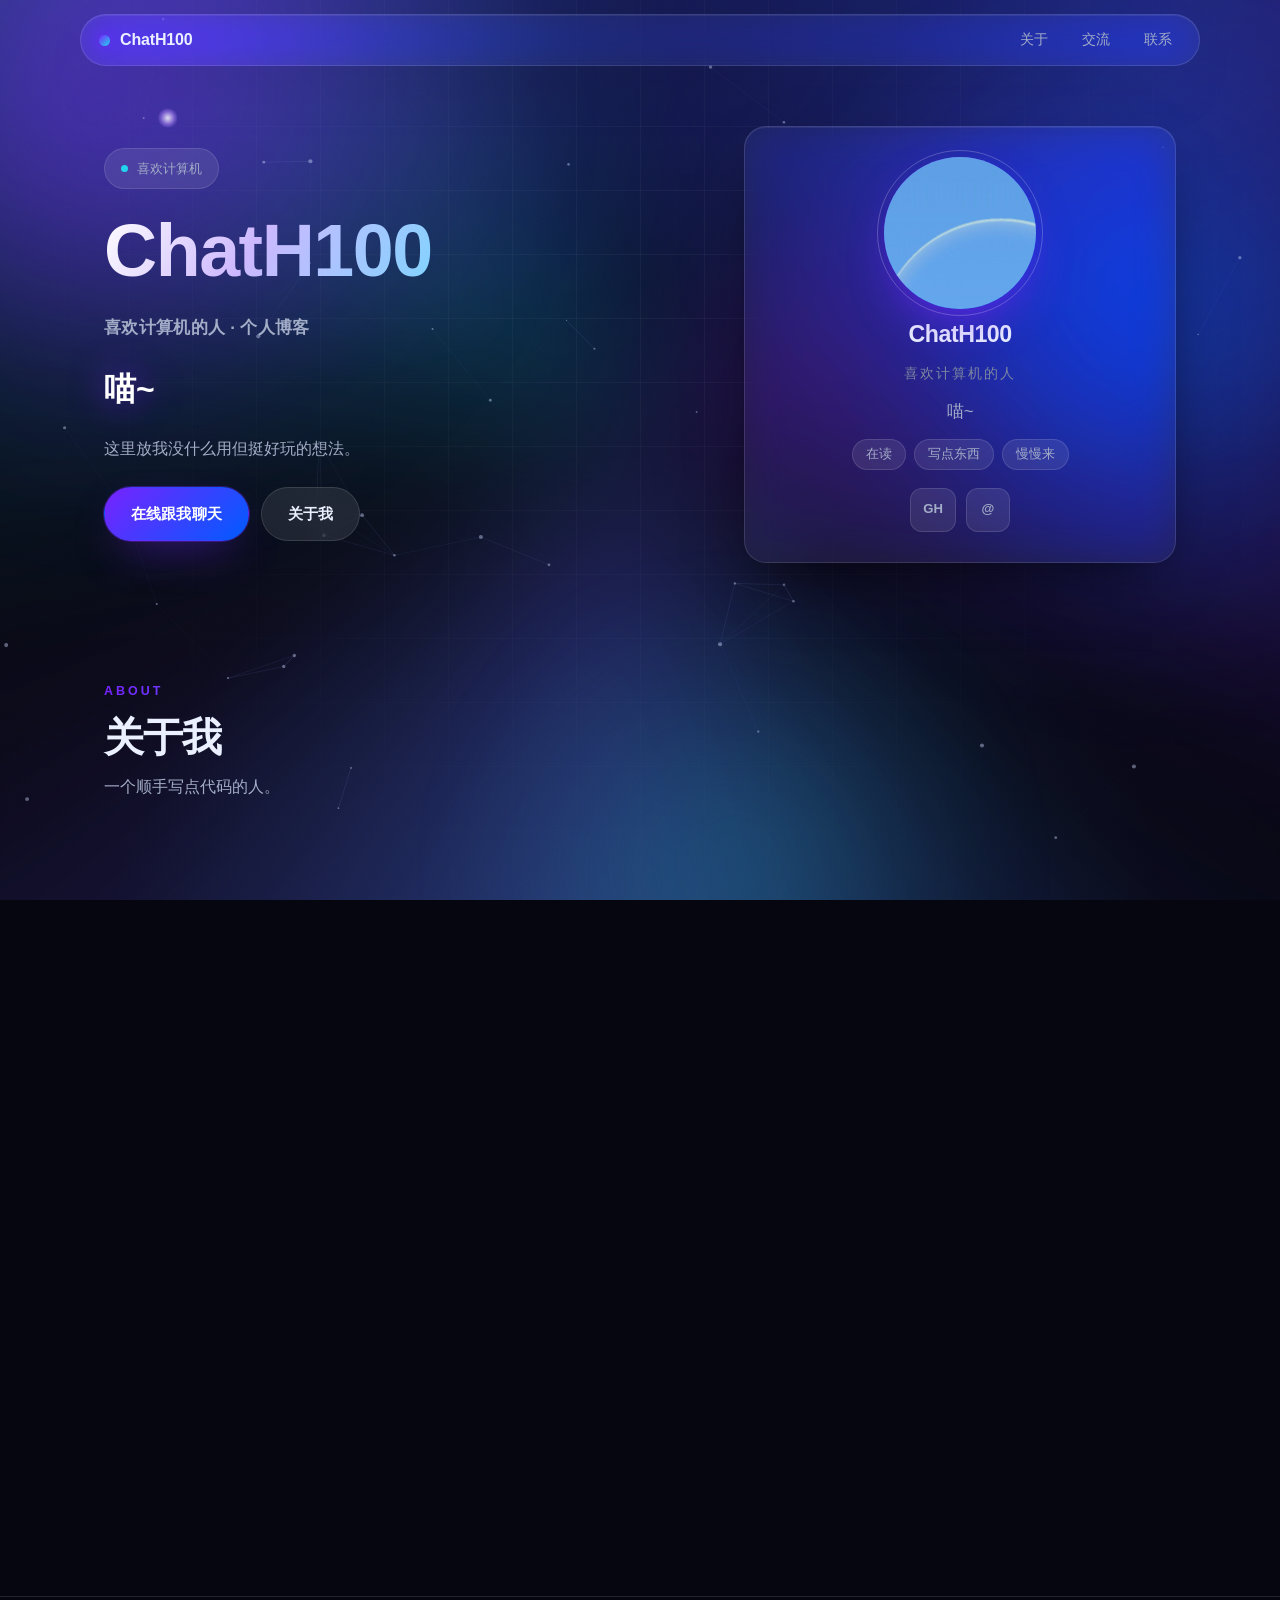
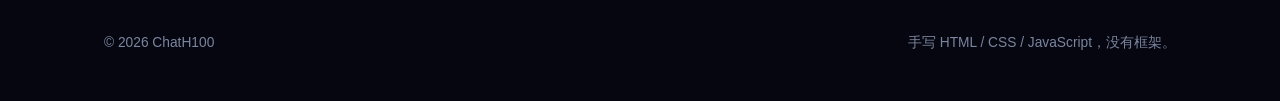
==== commit 457e2018: "留言上限 25 条：触发器 + 前端腾位逻辑" ====
--- a/index.html
+++ b/index.html
@@ -7,7 +7,7 @@
 <meta name="theme-color" content="#05060f" />
 <title>ChatH100 · 喜欢计算机的人</title>
 <link rel="icon" type="image/png" href="img/favicon.png" />
-<link rel="stylesheet" href="styles.css?v=7" />
+<link rel="stylesheet" href="styles.css?v=8" />
 </head>
 <body>
 
@@ -227,6 +227,6 @@
 
 <div class="toast" id="toast" role="status" aria-live="polite"></div>
 
-<script src="script.js?v=7"></script>
+<script src="script.js?v=8"></script>
 </body>
 </html>
--- a/styles.css
+++ b/styles.css
@@ -1188,6 +1188,10 @@
   font-size: 0.76rem;
 }
 
+/* .btn 自己设了 display，会盖掉浏览器对 [hidden] 的默认隐藏，
+   所以这里必须显式再关一次，否则「移除」按钮一进页面就露出来。 */
+.gb-file-clear[hidden] { display: none; }
+
 /* ---------- 选中后的缩略预览 ---------- */
 .gb-file-preview {
   margin-top: 10px;
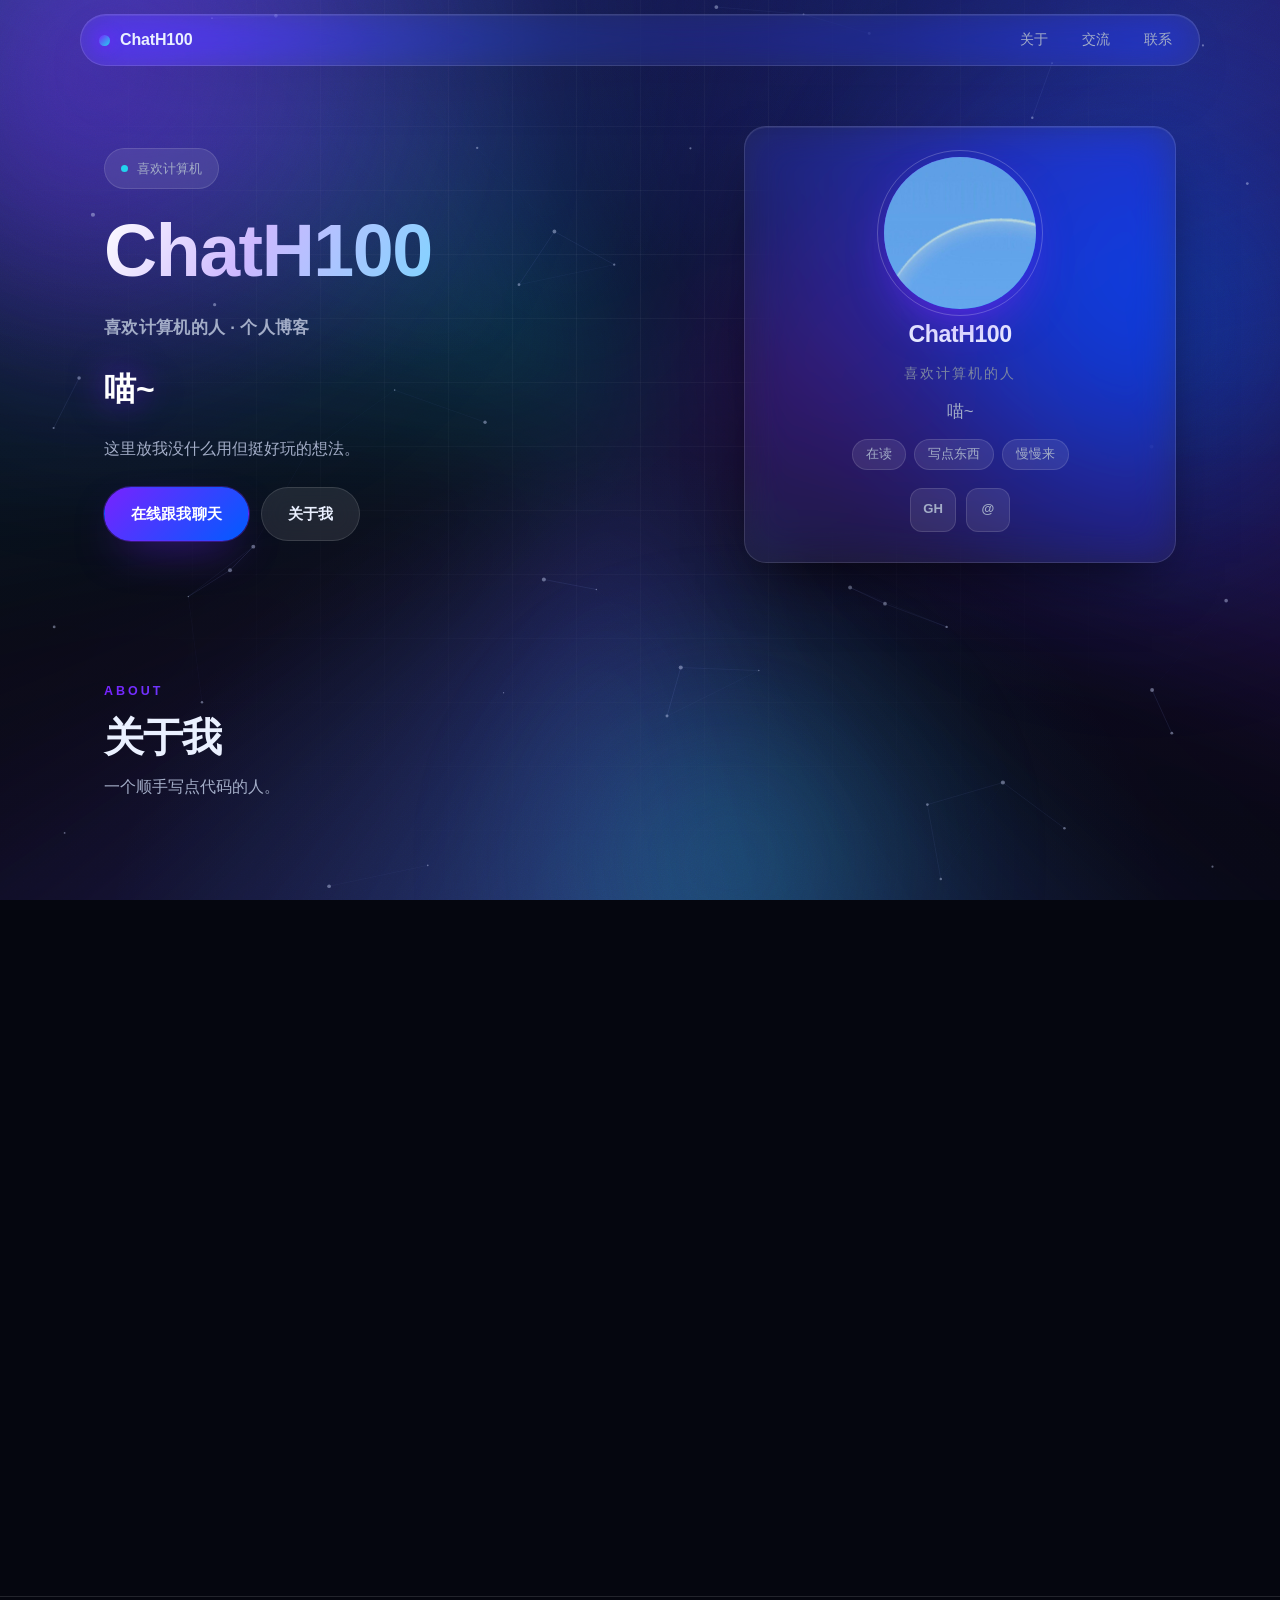
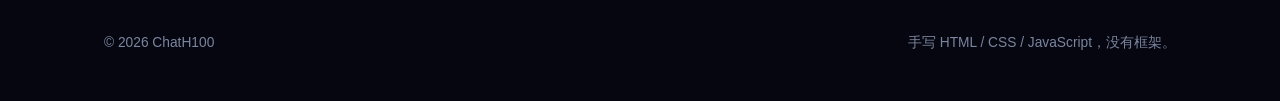
==== commit 7fa21c75: "精简模式：核显自动降级（去毛玻璃 + 停四层背景 + 帧率兜底）" ====
--- a/index.html
+++ b/index.html
@@ -7,8 +7,71 @@
 <meta name="theme-color" content="#05060f" />
 <title>ChatH100 · 喜欢计算机的人</title>
 <link rel="icon" type="image/png" href="img/favicon.png" />
-<link rel="stylesheet" href="styles.css?v=8" />
-</head>
+<link rel="stylesheet" href="styles.css?v=10" />
+<script>
+/* ==========================================================================
+   精简模式判定 —— 必须放在页面 head 里【同步】执行，不能挪到 script.js。
+   script.js 在页面底部加载，那时浏览器已经渲染过第一帧，
+   用户会看见重效果闪一下才切成精简版。
+
+   判定顺序（任一命中就进精简模式）：
+     ① 网址 ?lite=1 强制开，?lite=0 强制关（会记在本机，方便你自己控制）
+     ② 上次的判定结果
+     ③ 系统设置了「减少动态效果」
+     ④ 显卡是核显（Intel UHD / HD Graphics 之类）
+     ⑤ 运行中实测帧率过低 —— 由 script.js 兜底，覆盖认不出型号的机器
+
+   判定失败一律当完整版。绝不能因为这个脚本出错导致白屏。
+   ========================================================================== */
+(function () {
+  var root = document.documentElement;
+  function goLite() { root.className += ' lite'; }
+
+  try {
+    /* ① 网址参数 */
+    var q = null;
+    try { q = new URLSearchParams(location.search).get('lite'); } catch (e) {}
+    if (q === '1' || q === '0') {
+      try { localStorage.setItem('chath100.lite', q); } catch (e) {}
+      if (q === '1') goLite();
+      return;
+    }
+
+    /* ② 上次的判定结果 */
+    var saved = null;
+    try { saved = localStorage.getItem('chath100.lite'); } catch (e) {}
+    if (saved === '1') { goLite(); return; }
+    if (saved === '0') { return; }
+
+    /* ③ 系统级「减少动态效果」 */
+    if (window.matchMedia && window.matchMedia('(prefers-reduced-motion: reduce)').matches) {
+      goLite();
+      return;
+    }
+
+    /* ④ 显卡型号 */
+    var c = document.createElement('canvas');
+    var gl = c.getContext('webgl') || c.getContext('experimental-webgl');
+    if (!gl) { goLite(); return; }        /* 连 WebGL 都拿不到，肯定弱 */
+
+    var ext = gl.getExtension('WEBGL_debug_renderer_info');
+    var gpu = ext ? String(gl.getParameter(ext.UNMASKED_RENDERER_WEBGL) || '') : '';
+    window.__gpu = gpu;
+    console.info('[性能] 显卡：' + (gpu || '(浏览器未提供，可能被隐私设置屏蔽)'));
+
+    /* 核显名单。注意 Iris Xe 不在里面 —— 它比 UHD 强得多，带得动。 */
+    if (/intel.*\b(uhd|hd) graphics|microsoft basic|swiftshader|llvmpipe|software/i.test(gpu)) {
+      console.info('[性能] 识别到核显，启用精简模式');
+      goLite();
+    }
+
+    var lose = gl.getExtension('WEBGL_lose_context');
+    if (lose) lose.loseContext();         /* 立刻释放，别占着显存 */
+  } catch (e) {
+    /* 判定失败就当完整版，不影响正常显示 */
+  }
+})();
+</script></head>
 <body>
 
 <a class="skip-link" href="#main">跳到主要内容</a>
@@ -227,6 +290,6 @@
 
 <div class="toast" id="toast" role="status" aria-live="polite"></div>
 
-<script src="script.js?v=8"></script>
+<script src="script.js?v=10"></script>
 </body>
 </html>
